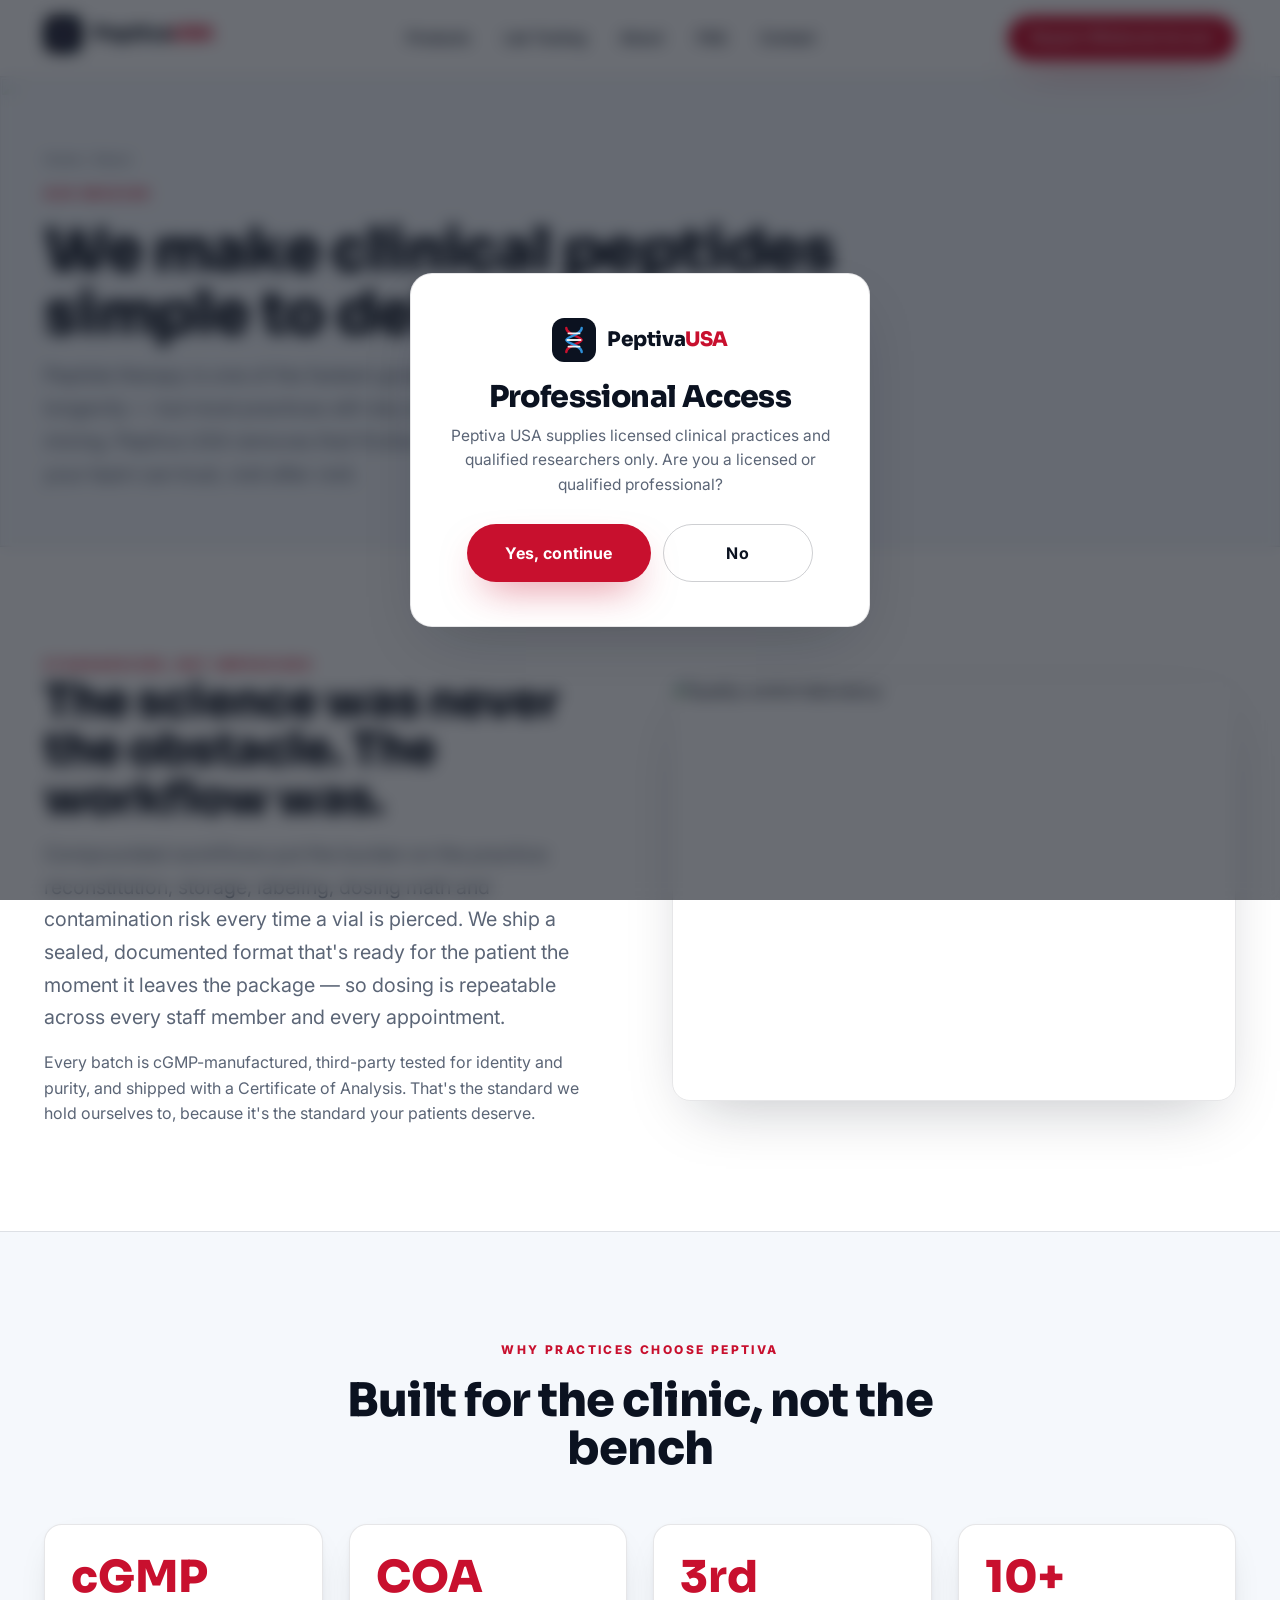
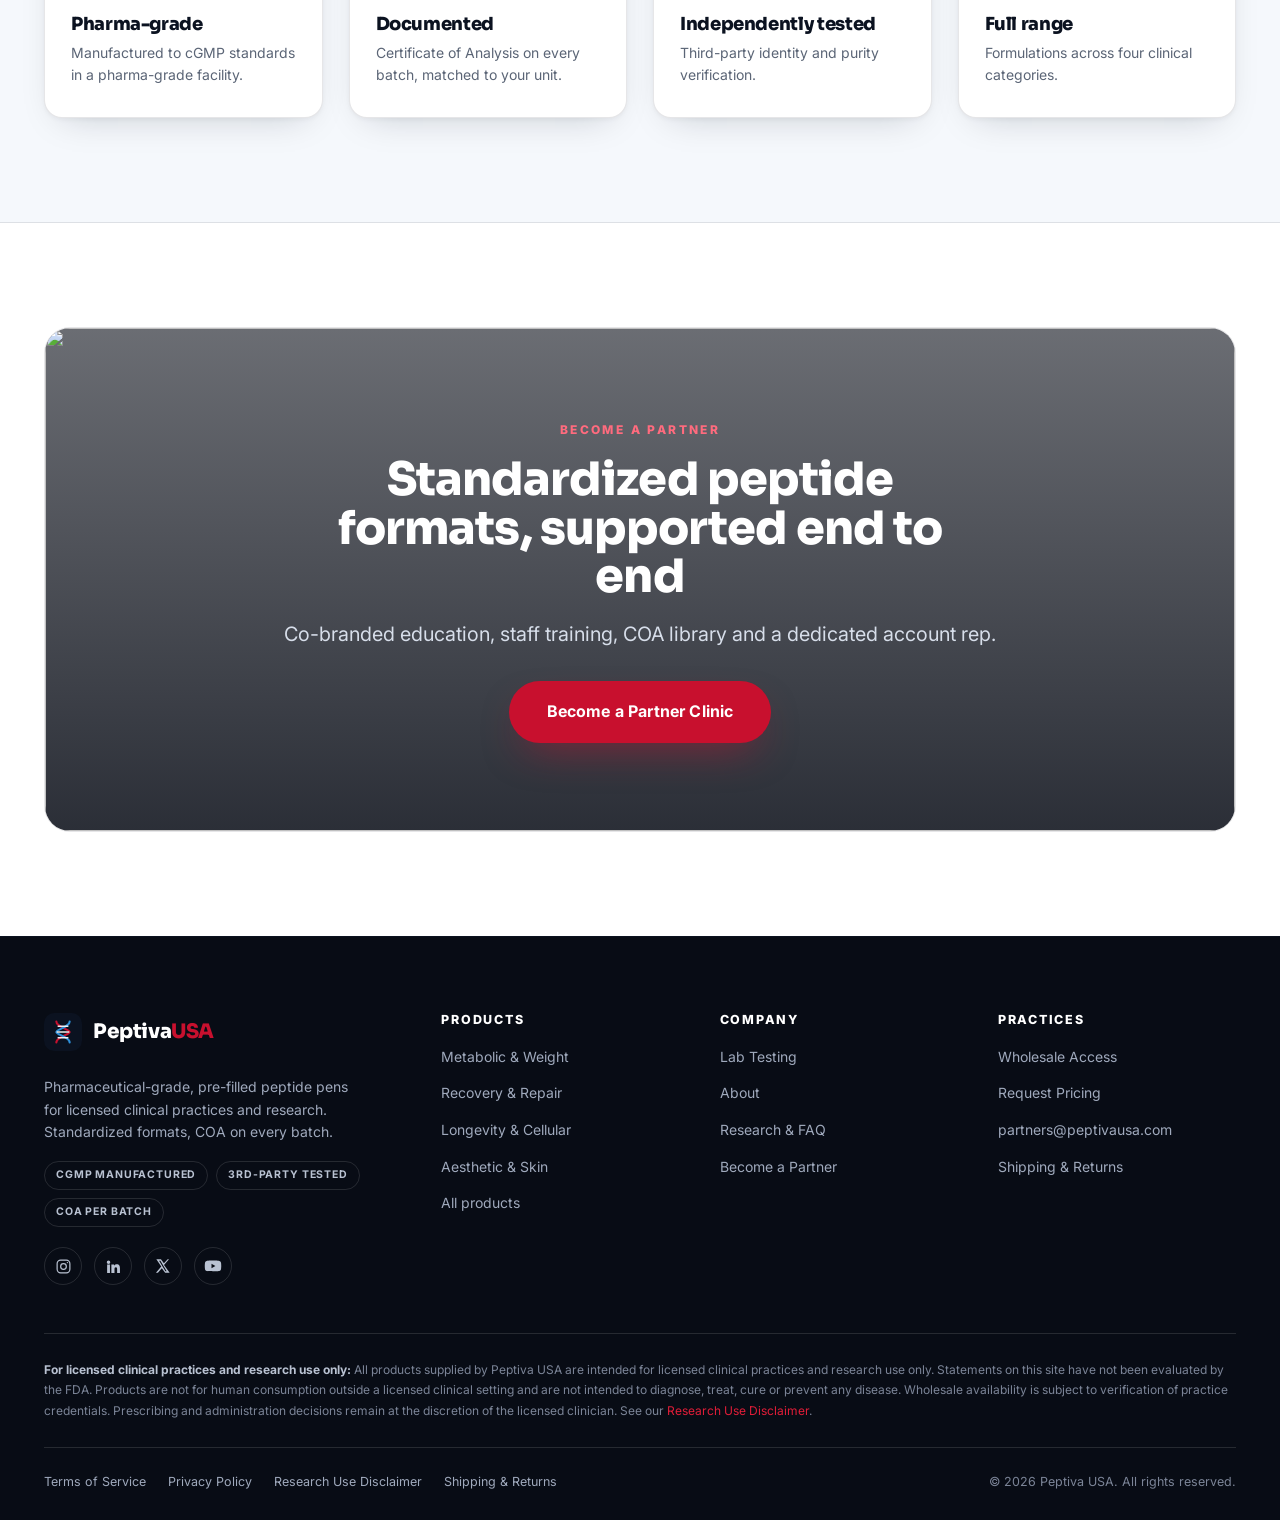
==== about.html @ b5847847 "Peptiva USA — clinical peptide-pen storefront (static site)" ====
<!DOCTYPE html>
<html lang="en">
<head>
<meta charset="UTF-8">
<meta name="viewport" content="width=device-width, initial-scale=1.0">
<link rel="icon" type="image/svg+xml" href="assets/logo/favicon.svg">
<link rel="preconnect" href="https://fonts.googleapis.com">
<link rel="preconnect" href="https://fonts.gstatic.com" crossorigin>
<link href="https://fonts.googleapis.com/css2?family=Inter:wght@400;500;600;700;800&family=Sora:wght@600;700;800&display=swap" rel="stylesheet">
<link rel="stylesheet" href="assets/css/styles.css">
<title>About — Peptiva USA</title>
<meta name="description" content="Peptiva USA builds standardized, documented peptide formats for licensed clinical practices — removing the friction of compounded vials.">
</head>
<body>
<div id="site-header"></div>
<section class="phero"><div class="phero__bg"><img src="assets/img/consultation.jpg" alt=""></div>
  <div class="container"><p class="breadcrumb"><a href="index.html">Home</a> / <span>About</span></p>
  <span class="eyebrow" style="margin-top:14px;display:inline-block">Our mission</span>
  <h1>We make clinical peptides simple to deliver</h1>
  <p class="lead">Peptide therapy is one of the fastest-growing categories in aesthetics and longevity — but most practices still rely on compounded vials and home-mixing. Peptiva USA removes that friction with a pre-filled, standardized pen your team can trust, visit after visit.</p></div>
</section>

<section class="section"><div class="container split">
  <div class="reveal"><span class="eyebrow">Standardized, not improvised</span>
  <h2>The science was never the obstacle. The workflow was.</h2>
  <p class="lead" style="margin-top:16px">Compounded workflows put the burden on the practice: reconstitution, storage, labeling, dosing math and contamination risk every time a vial is pierced. We ship a sealed, documented format that's ready for the patient the moment it leaves the package — so dosing is repeatable across every staff member and every appointment.</p>
  <p style="margin-top:16px">Every batch is cGMP-manufactured, third-party tested for identity and purity, and shipped with a Certificate of Analysis. That's the standard we hold ourselves to, because it's the standard your patients deserve.</p></div>
  <div class="split__media reveal"><img src="assets/img/lab.jpg" alt="Quality-control laboratory"></div>
</div></section>

<section class="section section--alt"><div class="container">
  <div class="sec-head center reveal"><span class="eyebrow">Why practices choose Peptiva</span><h2>Built for the clinic, not the bench</h2></div>
  <div class="grid grid-4">
    <div class="step reveal"><div class="step__n">cGMP</div><h3>Pharma-grade</h3><p>Manufactured to cGMP standards in a pharma-grade facility.</p></div>
    <div class="step reveal"><div class="step__n">COA</div><h3>Documented</h3><p>Certificate of Analysis on every batch, matched to your unit.</p></div>
    <div class="step reveal"><div class="step__n">3rd</div><h3>Independently tested</h3><p>Third-party identity and purity verification.</p></div>
    <div class="step reveal"><div class="step__n">10+</div><h3>Full range</h3><p>Formulations across four clinical categories.</p></div>
  </div>
</div></section>

<section class="section"><div class="container"><div class="cta-block reveal"><img src="assets/img/cta-bg.jpg" alt="">
  <span class="eyebrow" style="color:#FF6B7E">Become a partner</span>
  <h2>Standardized peptide formats, supported end to end</h2>
  <p class="lead mx-auto center" style="margin-bottom:30px">Co-branded education, staff training, COA library and a dedicated account rep.</p>
  <a class="btn btn--primary btn--lg" href="contact.html">Become a Partner Clinic</a></div></div></section>

<div id="site-footer"></div>
<script src="assets/js/logo.js"></script><script src="assets/js/main.js"></script>
</body></html>
---- assets/css/styles.css ----
/* ===========================================================
   Peptiva USA — Design System
   Clinical · crimson + blue on light, dramatic dark sections
   =========================================================== */
:root{
  --bg:#FFFFFF;
  --bg-2:#F5F8FC;
  --bg-3:#EBF1F8;
  --card:#FFFFFF;
  --ink:#0B1220;
  --ink-2:#111A2B;
  --muted:#5B6576;
  --muted-2:#8A93A6;
  --crimson:#C8102E;
  --crimson-2:#E11D38;
  --blue:#0067B1;
  --blue-2:#2E90D9;
  --line:rgba(11,18,32,.10);
  --line-2:rgba(11,18,32,.20);
  --line-d:rgba(255,255,255,.12);
  --radius:18px;
  --radius-sm:12px;
  --maxw:1240px;
  --shadow:0 24px 60px -24px rgba(11,18,32,.28);
  --shadow-sm:0 2px 4px rgba(11,18,32,.04),0 14px 36px -18px rgba(11,18,32,.22);
  --font:"Inter",-apple-system,BlinkMacSystemFont,"Segoe UI",Roboto,Helvetica,Arial,sans-serif;
  --display:"Sora","Inter",var(--font);
}
*{box-sizing:border-box;margin:0;padding:0}
html{scroll-behavior:smooth}
body{font-family:var(--font);background:var(--bg);color:var(--ink);line-height:1.6;-webkit-font-smoothing:antialiased;overflow-x:hidden}
img{max-width:100%;display:block}
a{color:inherit;text-decoration:none}
::selection{background:var(--crimson);color:#fff}
.container{max-width:var(--maxw);margin:0 auto;padding:0 24px}
.section{padding:104px 0}
.section--tight{padding:68px 0}
section{position:relative}
.center{text-align:center}.mx-auto{margin-left:auto;margin-right:auto}
.hl{color:var(--crimson)}
.muted{color:var(--muted)}

/* Typography */
h1,h2,h3,h4{font-family:var(--display);font-weight:800;line-height:1.05;letter-spacing:-.02em;color:var(--ink)}
.display{font-size:clamp(42px,7vw,84px);letter-spacing:-.03em}
h1{font-size:clamp(34px,5.4vw,60px)}
h2{font-size:clamp(28px,4vw,46px)}
h3{font-size:clamp(19px,2.2vw,26px)}
p{color:var(--muted)}
.lead{font-size:clamp(17px,1.55vw,20px);color:var(--muted);max-width:60ch;line-height:1.65}
.eyebrow{font-family:var(--font);font-weight:800;text-transform:uppercase;letter-spacing:.2em;font-size:12px;color:var(--crimson)}

/* Buttons */
.btn{display:inline-flex;align-items:center;gap:10px;font-family:var(--font);font-weight:700;font-size:15px;
  letter-spacing:.01em;padding:15px 30px;border-radius:999px;cursor:pointer;border:0;transition:transform .16s ease,background .2s,color .2s,border-color .2s,box-shadow .2s}
.btn:hover{transform:translateY(-2px)}
.btn--primary{background:var(--crimson);color:#fff;box-shadow:0 18px 40px -16px rgba(200,16,46,.6)}
.btn--primary:hover{background:var(--crimson-2)}
.btn--ghost{background:transparent;color:var(--ink);border:1.5px solid var(--line-2)}
.btn--ghost:hover{border-color:var(--crimson);color:var(--crimson)}
.btn--light{background:#fff;color:var(--ink)}
.btn--dark{background:var(--ink);color:#fff}
.btn--block{width:100%;justify-content:center}
.btn--lg{padding:18px 38px;font-size:16px}
.btn--sm{padding:11px 22px;font-size:13.5px}
.on-dark .btn--ghost{color:#fff;border-color:var(--line-d)}
.on-dark .btn--ghost:hover{border-color:#fff;color:#fff}

/* Header */
.site-header{position:sticky;top:0;z-index:60;background:rgba(255,255,255,.8);backdrop-filter:blur(16px);border-bottom:1px solid var(--line)}
.nav{display:flex;align-items:center;justify-content:space-between;height:76px;gap:24px}
.brand{display:inline-flex;align-items:center;gap:11px}
.brand__mark{height:38px;width:38px}
.brand__word{font-family:var(--display);font-weight:800;font-size:20px;letter-spacing:-.02em;color:var(--ink)}
.brand__word b{color:var(--crimson);font-weight:800}
.nav__links{display:flex;align-items:center;gap:4px;list-style:none}
.nav__links a{font-weight:600;font-size:14.5px;padding:10px 15px;border-radius:999px;color:var(--ink-2);transition:.15s}
.nav__links a:hover{color:var(--crimson);background:var(--bg-2)}
.nav__actions{display:flex;align-items:center;gap:12px}
.has-drop{position:relative}
.drop{position:absolute;top:calc(100% + 10px);left:50%;transform:translateX(-50%) translateY(8px);background:#fff;border:1px solid var(--line);
  border-radius:16px;padding:12px;min-width:330px;opacity:0;visibility:hidden;transition:.18s;box-shadow:var(--shadow)}
.has-drop:hover .drop{opacity:1;visibility:visible;transform:translateX(-50%) translateY(0)}
.drop a{display:flex;flex-direction:column;gap:2px;padding:11px 14px;border-radius:11px}
.drop a:hover{background:var(--bg-2)}
.drop a strong{font-size:14.5px;color:var(--ink)}
.drop a span{font-size:12.5px;color:var(--muted);font-weight:500}
.drop__all{margin-top:4px;border-top:1px solid var(--line);padding-top:8px}
.drop__all a{color:var(--crimson);font-weight:800}
.menu-toggle{display:none;background:none;border:0;color:var(--ink);cursor:pointer}

/* Hero */
.hero{position:relative;min-height:90vh;display:flex;align-items:center;overflow:hidden;background:var(--ink)}
.hero__bg{position:absolute;inset:0;z-index:0}
.hero__bg img{width:100%;height:100%;object-fit:cover;opacity:.85}
.hero__bg::after{content:"";position:absolute;inset:0;background:linear-gradient(90deg,rgba(8,12,22,.94) 0%,rgba(8,12,22,.72) 42%,rgba(8,12,22,.25) 100%)}
.hero__inner{position:relative;z-index:2;max-width:700px;padding:96px 0;color:#fff}
.hero h1{margin:20px 0 22px;color:#fff}
.hero h1 .hl{background:linear-gradient(92deg,#FF3355,#FF6B7E 50%,#4FA8E6);-webkit-background-clip:text;background-clip:text;color:transparent}
.hero .lead{margin-bottom:36px;color:#D7DEEA}
.hero__cta{display:flex;gap:14px;flex-wrap:wrap}
.hero__stats{display:flex;gap:44px;margin-top:56px;flex-wrap:wrap}
.hero__stats div span{font-family:var(--display);font-weight:800;font-size:34px;color:#fff;display:block;line-height:1}
.hero__stats div small{color:#9FA9BC;font-size:12.5px;text-transform:uppercase;letter-spacing:.12em}

/* Marquee strip */
.strip{background:var(--crimson);color:#fff;padding:14px 0;overflow:hidden;white-space:nowrap}
.strip__track{display:inline-flex;gap:0;font-family:var(--display);font-weight:700;font-size:14px;letter-spacing:.04em;white-space:nowrap;will-change:transform;animation:scroll 60s linear infinite}
.strip__track span{display:inline-flex;align-items:center;gap:34px;padding-right:34px}
@keyframes scroll{from{transform:translateX(0)}to{transform:translateX(-50%)}}

/* Section heading */
.sec-head{max-width:720px;margin-bottom:52px}
.sec-head.center{margin-left:auto;margin-right:auto}
.sec-head h2{margin:14px 0 16px}

/* Grid + cards */
.grid{display:grid;gap:26px}
.grid-3{grid-template-columns:repeat(3,1fr)}
.grid-4{grid-template-columns:repeat(4,1fr)}
.grid-2{grid-template-columns:repeat(2,1fr)}
.card{background:var(--card);border:1px solid var(--line);border-radius:var(--radius);overflow:hidden;transition:.22s;display:flex;flex-direction:column;box-shadow:var(--shadow-sm)}
.card:hover{transform:translateY(-5px);box-shadow:var(--shadow);border-color:var(--line-2)}
.pcard__media{position:relative;aspect-ratio:1/1;background:radial-gradient(circle at 50% 34%,#FFFFFF,#EEF3F9);display:flex;align-items:center;justify-content:center;overflow:hidden;padding:26px}
.pcard__media img{height:100%;width:auto;object-fit:contain;filter:drop-shadow(0 18px 26px rgba(11,18,32,.16));transition:.4s}
.card:hover .pcard__media img{transform:translateY(-6px) scale(1.03)}
.pcard__tag{position:absolute;top:14px;left:14px;background:rgba(255,255,255,.9);border:1px solid var(--line);color:var(--blue);font-size:11px;font-weight:800;text-transform:uppercase;letter-spacing:.1em;padding:6px 12px;border-radius:999px}
.pcard__best{position:absolute;top:14px;right:14px;background:var(--crimson);color:#fff;font-size:11px;font-weight:800;text-transform:uppercase;letter-spacing:.06em;padding:6px 12px;border-radius:999px}
.pcard__body{padding:22px;display:flex;flex-direction:column;gap:8px;flex:1}
.pcard__body h3{font-size:19px}
.pcard__desc{font-size:13.5px;color:var(--muted);flex:1;line-height:1.6}
.pcard__foot{display:flex;align-items:center;justify-content:space-between;margin-top:16px;padding-top:16px;border-top:1px solid var(--line)}
.pcard__price{font-family:var(--display);font-weight:800;font-size:21px;color:var(--ink)}
.rx{display:inline-flex;align-items:center;gap:6px;font-size:11px;color:var(--muted);font-weight:700;text-transform:uppercase;letter-spacing:.07em}
.rx::before{content:"";width:7px;height:7px;border-radius:50%;background:var(--blue)}

/* Category tiles */
.cat-tile{position:relative;border-radius:var(--radius);overflow:hidden;min-height:300px;display:flex;align-items:flex-end;padding:28px;border:1px solid var(--line);background:var(--ink)}
.cat-tile::before{content:"";position:absolute;inset:0;background:linear-gradient(180deg,rgba(8,12,22,.15) 20%,rgba(8,12,22,.9))}
.cat-tile img{position:absolute;inset:0;width:100%;height:100%;object-fit:cover;transition:.4s}
.cat-tile:hover img{transform:scale(1.05)}
.cat-tile__c{position:relative;z-index:2;color:#fff}
.cat-tile__c h3{font-size:24px;margin-bottom:6px;color:#fff}
.cat-tile__c span{color:#CBD3E0;font-size:13.5px}
.cat-tile__c .tile-cta{color:#fff;font-weight:800;font-size:12.5px;text-transform:uppercase;letter-spacing:.1em;margin-top:16px;display:inline-flex;gap:8px;transition:.2s}
.cat-tile__c .tile-cta b{color:var(--crimson-2)}
.cat-tile:hover .tile-cta{gap:13px}

/* Steps */
.steps{display:grid;grid-template-columns:repeat(4,1fr);gap:22px;counter-reset:s}
.step{background:var(--bg);border:1px solid var(--line);border-radius:var(--radius);padding:30px 26px;box-shadow:var(--shadow-sm)}
.step__n{font-family:var(--display);font-weight:800;font-size:44px;color:var(--crimson);line-height:1}
.step h3{font-size:18px;margin:16px 0 8px}
.step p{font-size:14px;color:var(--muted)}

/* Split */
.split{display:grid;grid-template-columns:1fr 1fr;gap:64px;align-items:center}
.split__media{border-radius:var(--radius);overflow:hidden;border:1px solid var(--line);aspect-ratio:4/3;box-shadow:var(--shadow)}
.split__media img{width:100%;height:100%;object-fit:cover}
.feature-list{list-style:none;margin-top:26px;display:flex;flex-direction:column;gap:15px}
.feature-list li{display:flex;gap:14px;align-items:flex-start;font-size:15.5px;color:var(--ink-2)}
.feature-list li::before{content:"";flex:none;width:24px;height:24px;border-radius:999px;margin-top:1px;background:var(--crimson);
  -webkit-mask:url("data:image/svg+xml;utf8,<svg xmlns='http://www.w3.org/2000/svg' viewBox='0 0 24 24'><path fill='black' d='M9 16.2 4.8 12l-1.4 1.4L9 19 21 7l-1.4-1.4z'/></svg>") center/15px no-repeat;
  mask:url("data:image/svg+xml;utf8,<svg xmlns='http://www.w3.org/2000/svg' viewBox='0 0 24 24'><path fill='black' d='M9 16.2 4.8 12l-1.4 1.4L9 19 21 7l-1.4-1.4z'/></svg>") center/15px no-repeat}

/* Stats band (dark) */
.band{background:var(--ink);border-top:1px solid var(--ink);color:#fff}
.band .grid-4{gap:0}
.band .stat{padding:52px 24px;text-align:center;border-right:1px solid var(--line-d)}
.band .stat:last-child{border-right:0}
.band .stat span{font-family:var(--display);font-weight:800;font-size:46px;color:#fff;display:block}
.band .stat span em{color:var(--crimson-2);font-style:normal}
.band .stat small{color:#9FA9BC;text-transform:uppercase;letter-spacing:.1em;font-size:12px}

/* CTA block (dark image) */
.cta-block{position:relative;border-radius:26px;overflow:hidden;padding:88px 40px;text-align:center;border:1px solid var(--line);color:#fff}
.cta-block img{position:absolute;inset:0;width:100%;height:100%;object-fit:cover}
.cta-block::after{content:"";position:absolute;inset:0;background:linear-gradient(180deg,rgba(8,12,22,.6),rgba(8,12,22,.86))}
.cta-block>*{position:relative;z-index:2}
.cta-block h2{margin:14px auto 18px;max-width:20ch;color:#fff}
.cta-block .lead{color:#D7DEEA}

/* Footer (dark) */
.footer{background:#080C15;border-top:1px solid var(--ink);padding:76px 0 28px;color:#fff}
.footer .brand__word{color:#fff}
.footer__top{display:grid;grid-template-columns:1.5fr 1fr 1fr 1fr;gap:40px;padding-bottom:48px;border-bottom:1px solid var(--line-d)}
.footer__brand p{color:#9FA9BC;font-size:14px;max-width:36ch;margin-top:18px}
.footer h4{font-family:var(--font);font-size:12.5px;text-transform:uppercase;letter-spacing:.14em;color:#fff;margin-bottom:18px;font-weight:800}
.footer ul{list-style:none;display:flex;flex-direction:column;gap:11px}
.footer ul a{color:#9FA9BC;font-size:14px}
.footer ul a:hover{color:#fff}
.footer__badges{display:flex;flex-wrap:wrap;gap:8px;margin-top:18px}
.footer__badges span{font-size:10.5px;font-weight:700;text-transform:uppercase;letter-spacing:.08em;color:#B9C2D2;border:1px solid var(--line-d);border-radius:999px;padding:5px 11px}
.footer__socials{display:flex;gap:12px;margin-top:20px}
.footer__socials a{width:38px;height:38px;border:1px solid var(--line-d);border-radius:999px;display:flex;align-items:center;justify-content:center;color:#B9C2D2;transition:.15s}
.footer__socials a:hover{border-color:var(--crimson);color:#fff;background:var(--crimson)}
.footer__disc{padding:26px 0;border-bottom:1px solid var(--line-d);color:#7B8497;font-size:12px;line-height:1.7}
.footer__bottom{display:flex;justify-content:space-between;align-items:center;gap:20px;padding-top:24px;flex-wrap:wrap}
.footer__legal{display:flex;gap:22px;flex-wrap:wrap}
.footer__legal a{color:#9FA9BC;font-size:12.5px}
.footer__legal a:hover{color:#fff}
.footer__copy{color:#7B8497;font-size:12.5px}

/* Interior page hero */
.phero{padding:72px 0 56px;border-bottom:1px solid var(--line);position:relative;overflow:hidden;background:var(--bg-2)}
.phero__bg{position:absolute;inset:0;opacity:.14}
.phero__bg img{width:100%;height:100%;object-fit:cover}
.phero .container{position:relative;z-index:2}
.phero h1{margin:14px 0 14px;max-width:20ch}
.breadcrumb{font-size:13px;color:var(--muted)}
.breadcrumb a:hover{color:var(--crimson)}

/* Shop */
.shop-layout{display:grid;grid-template-columns:240px 1fr;gap:44px;align-items:start}
.filters{position:sticky;top:100px;background:var(--bg);border:1px solid var(--line);border-radius:var(--radius);padding:24px;box-shadow:var(--shadow-sm)}
.filters h4{font-size:12px;text-transform:uppercase;letter-spacing:.14em;color:var(--muted);margin:0 0 14px;font-weight:800}
.filter-btn{display:block;width:100%;text-align:left;background:none;border:0;color:var(--ink-2);padding:10px 13px;border-radius:10px;cursor:pointer;font-size:14px;font-weight:600}
.filter-btn:hover{background:var(--bg-2)}
.filter-btn.active{background:var(--crimson);color:#fff;font-weight:800}
.shop-bar{display:flex;justify-content:space-between;align-items:center;margin-bottom:26px}
.shop-bar .count{color:var(--muted);font-size:14px}

/* PDP */
.pdp{display:grid;grid-template-columns:1fr 1fr;gap:56px;align-items:start}
.pdp__media{border-radius:var(--radius);overflow:hidden;border:1px solid var(--line);background:radial-gradient(circle at 50% 30%,#FFFFFF,#EAF0F7);aspect-ratio:1/1;display:flex;align-items:center;justify-content:center;padding:40px}
.pdp__media img{max-height:100%;width:auto;object-fit:contain;filter:drop-shadow(0 20px 30px rgba(11,18,32,.18))}
.pdp__thumbs{display:flex;gap:12px;margin-top:14px}
.pdp__thumbs div{width:78px;height:78px;border-radius:12px;border:1px solid var(--line);overflow:hidden;cursor:pointer;background:var(--bg-2);display:flex;align-items:center;justify-content:center;padding:8px}
.pdp__thumbs img{max-height:100%;width:auto;object-fit:contain}
.pdp h1{font-size:clamp(28px,3.4vw,44px);margin:10px 0 14px}
.pdp__price{font-family:var(--display);font-weight:800;font-size:34px;margin:18px 0;color:var(--ink)}
.pdp__buy{display:flex;gap:14px;margin:24px 0}
.pdp__meta{border-top:1px solid var(--line);margin-top:26px;padding-top:24px}
.pill-row{display:flex;gap:10px;flex-wrap:wrap;margin:10px 0 0}
.pill{border:1px solid var(--line-2);border-radius:999px;padding:8px 15px;font-size:12.5px;color:var(--ink-2);font-weight:600}
.notice{background:rgba(200,16,46,.06);border:1px solid rgba(200,16,46,.28);border-radius:14px;padding:16px 18px;font-size:13.5px;color:#8A1524;display:flex;gap:12px;line-height:1.55}
.notice::before{content:"";flex:none;width:20px;height:20px;margin-top:1px;background:var(--crimson);
  -webkit-mask:url("data:image/svg+xml;utf8,<svg xmlns='http://www.w3.org/2000/svg' viewBox='0 0 24 24'><path fill='black' d='M12 2 1 21h22L12 2zm0 6 6.5 11h-13L12 8zm-1 3v4h2v-4h-2zm0 5v2h2v-2h-2z'/></svg>") center/18px no-repeat;
  mask:url("data:image/svg+xml;utf8,<svg xmlns='http://www.w3.org/2000/svg' viewBox='0 0 24 24'><path fill='black' d='M12 2 1 21h22L12 2z'/></svg>") center/18px no-repeat}

/* Accordion */
.acc{border:1px solid var(--line);border-radius:var(--radius);overflow:hidden;background:var(--bg)}
.acc__item{border-bottom:1px solid var(--line)}
.acc__item:last-child{border-bottom:0}
.acc__q{width:100%;text-align:left;background:none;border:0;color:var(--ink);font-size:16.5px;font-weight:700;padding:22px 24px;cursor:pointer;display:flex;justify-content:space-between;gap:20px;align-items:center;font-family:var(--display)}
.acc__q span{flex:none;color:var(--crimson);font-size:26px;transition:.2s;line-height:1}
.acc__item.open .acc__q span{transform:rotate(45deg)}
.acc__a{max-height:0;overflow:hidden;transition:max-height .3s ease;color:var(--muted);font-size:14.5px}
.acc__a p{padding:0 24px 22px;color:var(--muted)}

/* Prose */
.prose{max-width:800px}
.prose h2{font-size:24px;margin:38px 0 14px}
.prose h3{font-size:18px;margin:26px 0 10px}
.prose p,.prose li{color:var(--ink-2);font-size:15px;margin-bottom:14px;line-height:1.8}
.prose ul{padding-left:22px;margin-bottom:14px}
.prose a{color:var(--crimson);text-decoration:underline}
.prose .updated{color:var(--muted-2);font-size:13px;margin-bottom:30px}

/* Newsletter + form */
.news{display:flex;gap:12px;max-width:460px;margin-top:22px}
.news input{flex:1;background:var(--bg);border:1px solid var(--line-2);border-radius:999px;padding:14px 20px;color:var(--ink);font-size:14px}
.field{display:flex;flex-direction:column;gap:6px;margin-bottom:16px}
.field label{font-size:13px;font-weight:700;color:var(--ink-2)}
.field input,.field select,.field textarea{border:1px solid var(--line-2);border-radius:12px;padding:12px 14px;font-size:14px;font-family:var(--font);color:var(--ink);background:#fff}
.field input:focus,.field select:focus,.field textarea:focus{outline:none;border-color:var(--crimson)}
.form-grid{display:grid;grid-template-columns:1fr 1fr;gap:16px}

/* Misc */
.divider{height:1px;background:var(--line)}
.section--alt{background:var(--bg-2);border-top:1px solid var(--line);border-bottom:1px solid var(--line)}

/* Reveal */
.reveal{opacity:0;transform:translateY(22px);transition:opacity .7s cubic-bezier(.2,.7,.2,1),transform .7s cubic-bezier(.2,.7,.2,1)}
.reveal.in{opacity:1;transform:none}

/* Responsive */
@media(max-width:1000px){
  .grid-4{grid-template-columns:repeat(2,1fr)}
  .steps{grid-template-columns:repeat(2,1fr)}
  .split{grid-template-columns:1fr;gap:34px}
  .pdp{grid-template-columns:1fr;gap:32px}
  .footer__top{grid-template-columns:1fr 1fr;gap:32px}
  .shop-layout{grid-template-columns:1fr}
  .filters{position:static}
  .filters .filter-group{display:flex;flex-wrap:wrap;gap:8px}
  .band .grid-4{grid-template-columns:repeat(2,1fr)}
  .band .stat:nth-child(2){border-right:0}
  .band .stat{border-bottom:1px solid var(--line-d)}
}
@media(max-width:680px){
  .section{padding:66px 0}
  .nav__links,.nav-extra{display:none}
  .menu-toggle{display:inline-flex}
  .grid-3,.grid-2,.form-grid{grid-template-columns:1fr}
  .hero{min-height:auto}.hero__inner{padding:64px 0}
  .hero__stats{gap:26px}
  .footer__top{grid-template-columns:1fr}
  .band .grid-4{grid-template-columns:1fr}
  .news{flex-direction:column}.news input,.news .btn{width:100%;justify-content:center}
  .mobile-open .nav__links{display:flex;position:absolute;top:76px;left:0;right:0;flex-direction:column;background:#fff;border-bottom:1px solid var(--line);padding:14px;gap:2px}
  .mobile-open .drop{position:static;opacity:1;visibility:visible;transform:none;box-shadow:none;border:0;padding:0 0 0 12px;min-width:0}
}
@media(max-width:480px){
  .section{padding:50px 0}.container{padding:0 18px}
  .grid-4,.steps{grid-template-columns:1fr}
  .cta-block{padding:48px 20px}
}

/* Professional access gate */
.agegate{position:fixed;inset:0;z-index:200;display:flex;align-items:center;justify-content:center;background:rgba(8,12,22,.6);backdrop-filter:blur(8px);padding:24px}
.agegate__card{background:#fff;border:1px solid var(--line);border-radius:22px;padding:44px 38px;max-width:460px;width:100%;text-align:center;box-shadow:var(--shadow)}
.agegate__logo{display:flex;justify-content:center;margin-bottom:20px}
.agegate__logo .brand__mark{height:44px;width:44px}
.agegate__card h2{font-size:clamp(24px,4vw,30px);margin-bottom:10px}
.agegate__card p{color:var(--muted);font-size:15.5px;margin-bottom:26px}
.agegate__btns{display:flex;gap:12px;justify-content:center;flex-wrap:wrap}
.agegate__btns .btn{min-width:150px;justify-content:center}
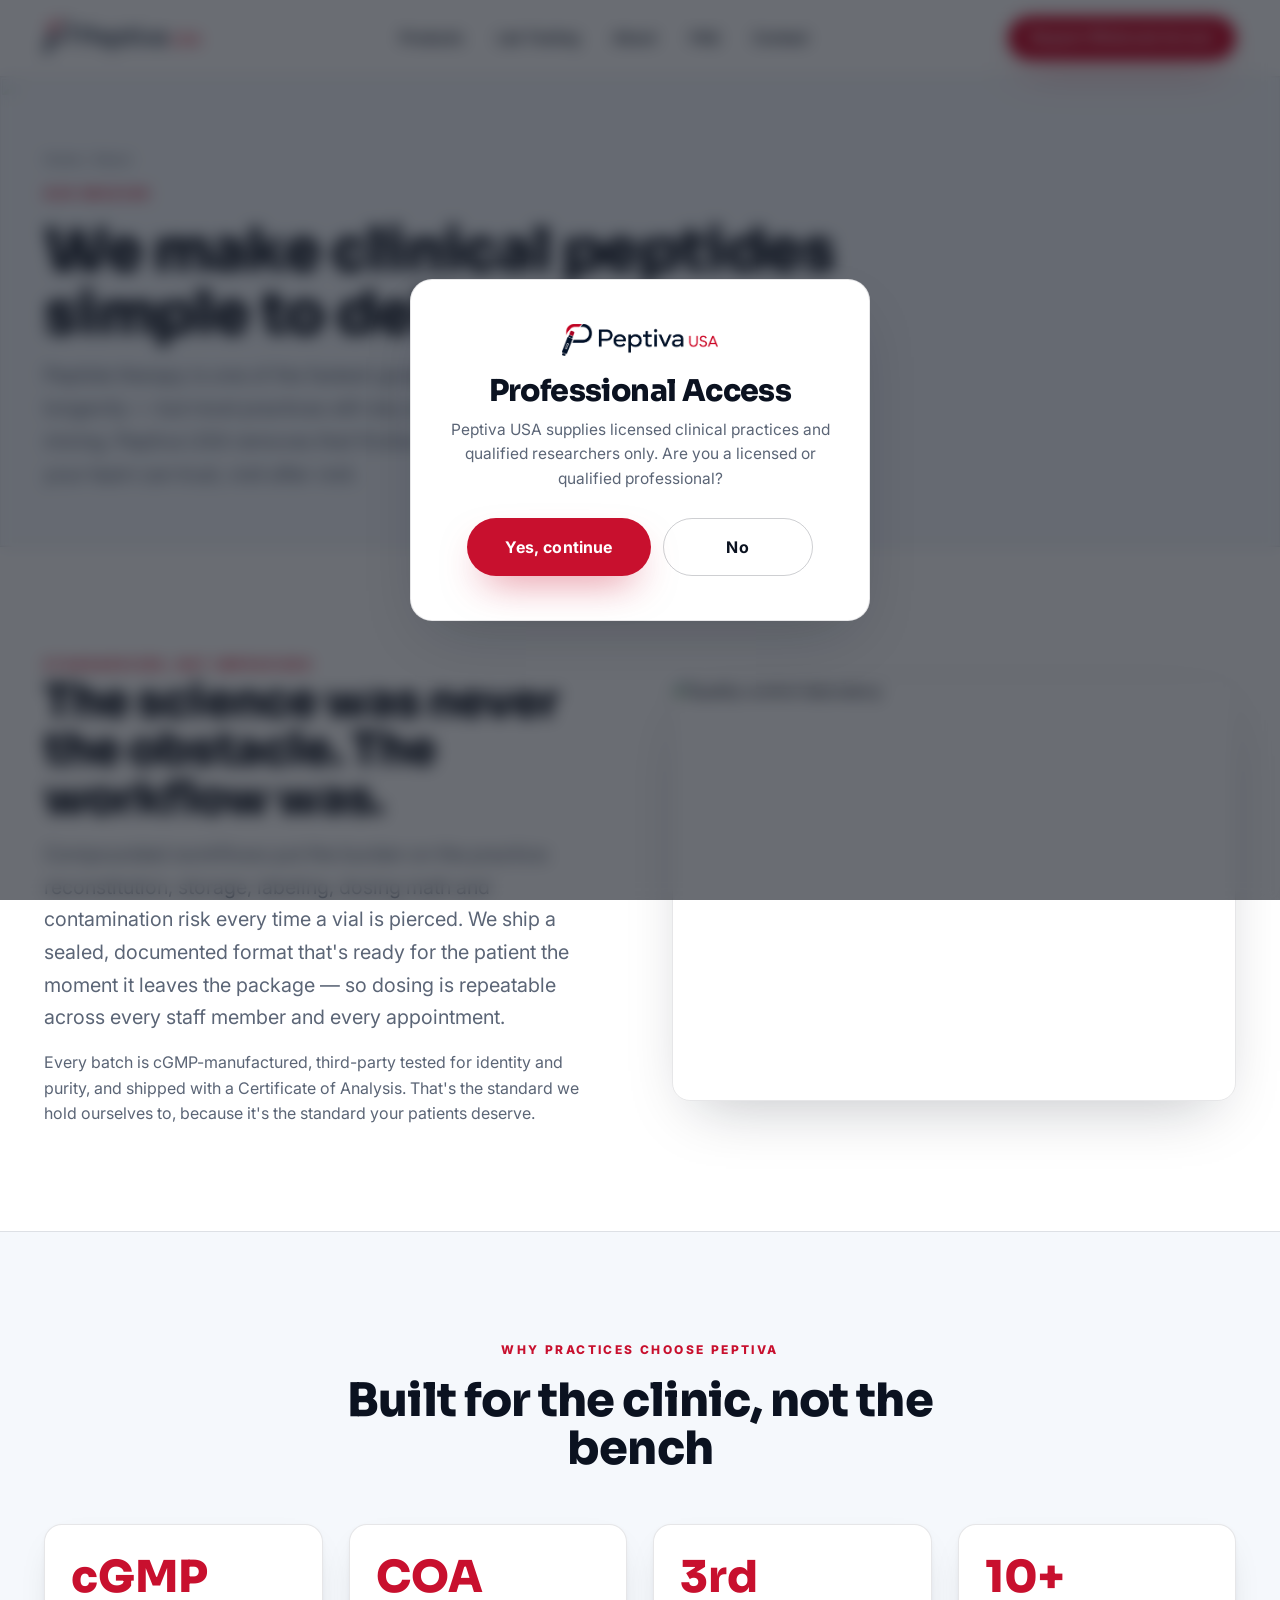
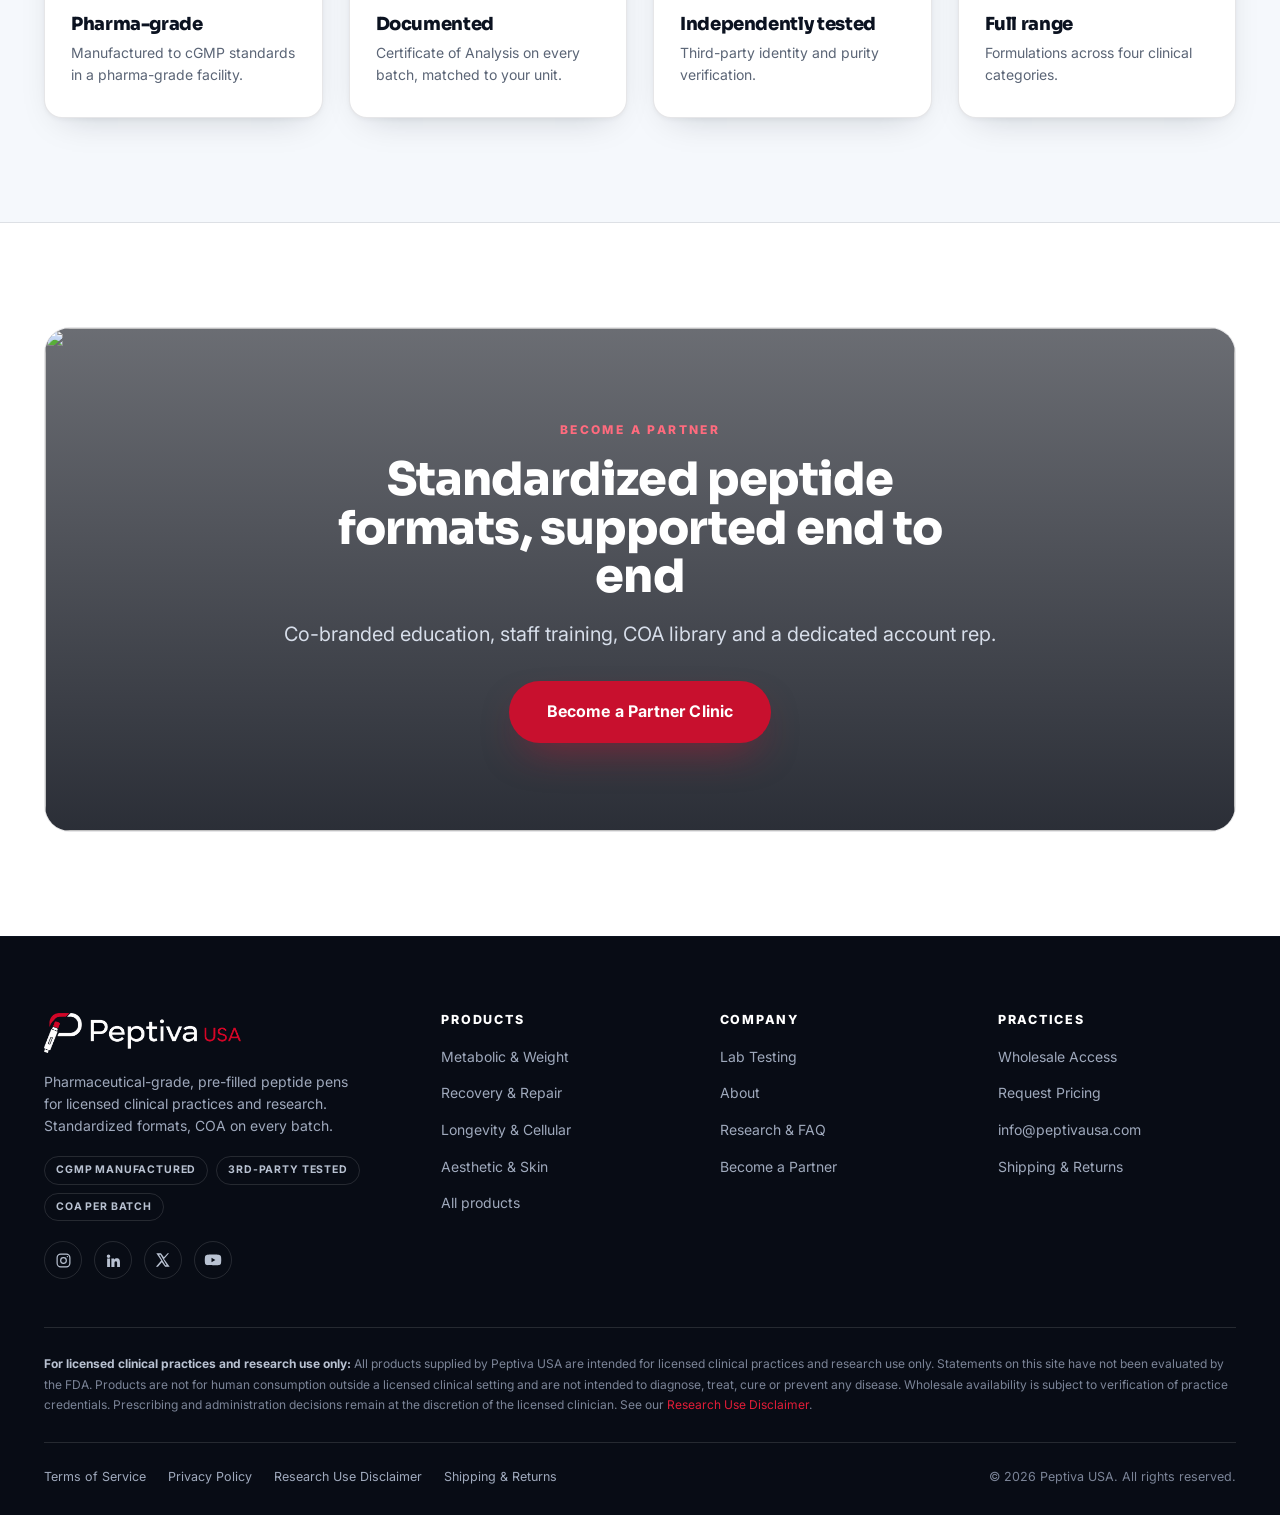
==== commit 1652b0d7: "Add pen-P logo (header + footer) and favicon" ====
--- a/about.html
+++ b/about.html
@@ -3,7 +3,7 @@
 <head>
 <meta charset="UTF-8">
 <meta name="viewport" content="width=device-width, initial-scale=1.0">
-<link rel="icon" type="image/svg+xml" href="assets/logo/favicon.svg">
+<link rel="icon" type="image/svg+xml" href="assets/logo/favicon.png">
 <link rel="preconnect" href="https://fonts.googleapis.com">
 <link rel="preconnect" href="https://fonts.gstatic.com" crossorigin>
 <link href="https://fonts.googleapis.com/css2?family=Inter:wght@400;500;600;700;800&family=Sora:wght@600;700;800&display=swap" rel="stylesheet">
--- a/assets/css/styles.css
+++ b/assets/css/styles.css
@@ -316,3 +316,7 @@
 .agegate__card p{color:var(--muted);font-size:15.5px;margin-bottom:26px}
 .agegate__btns{display:flex;gap:12px;justify-content:center;flex-wrap:wrap}
 .agegate__btns .btn{min-width:150px;justify-content:center}
+
+.brand-logo{height:32px;width:auto;display:block}
+.footer .brand-logo{height:40px}
+@media(max-width:680px){.brand-logo{height:28px}}
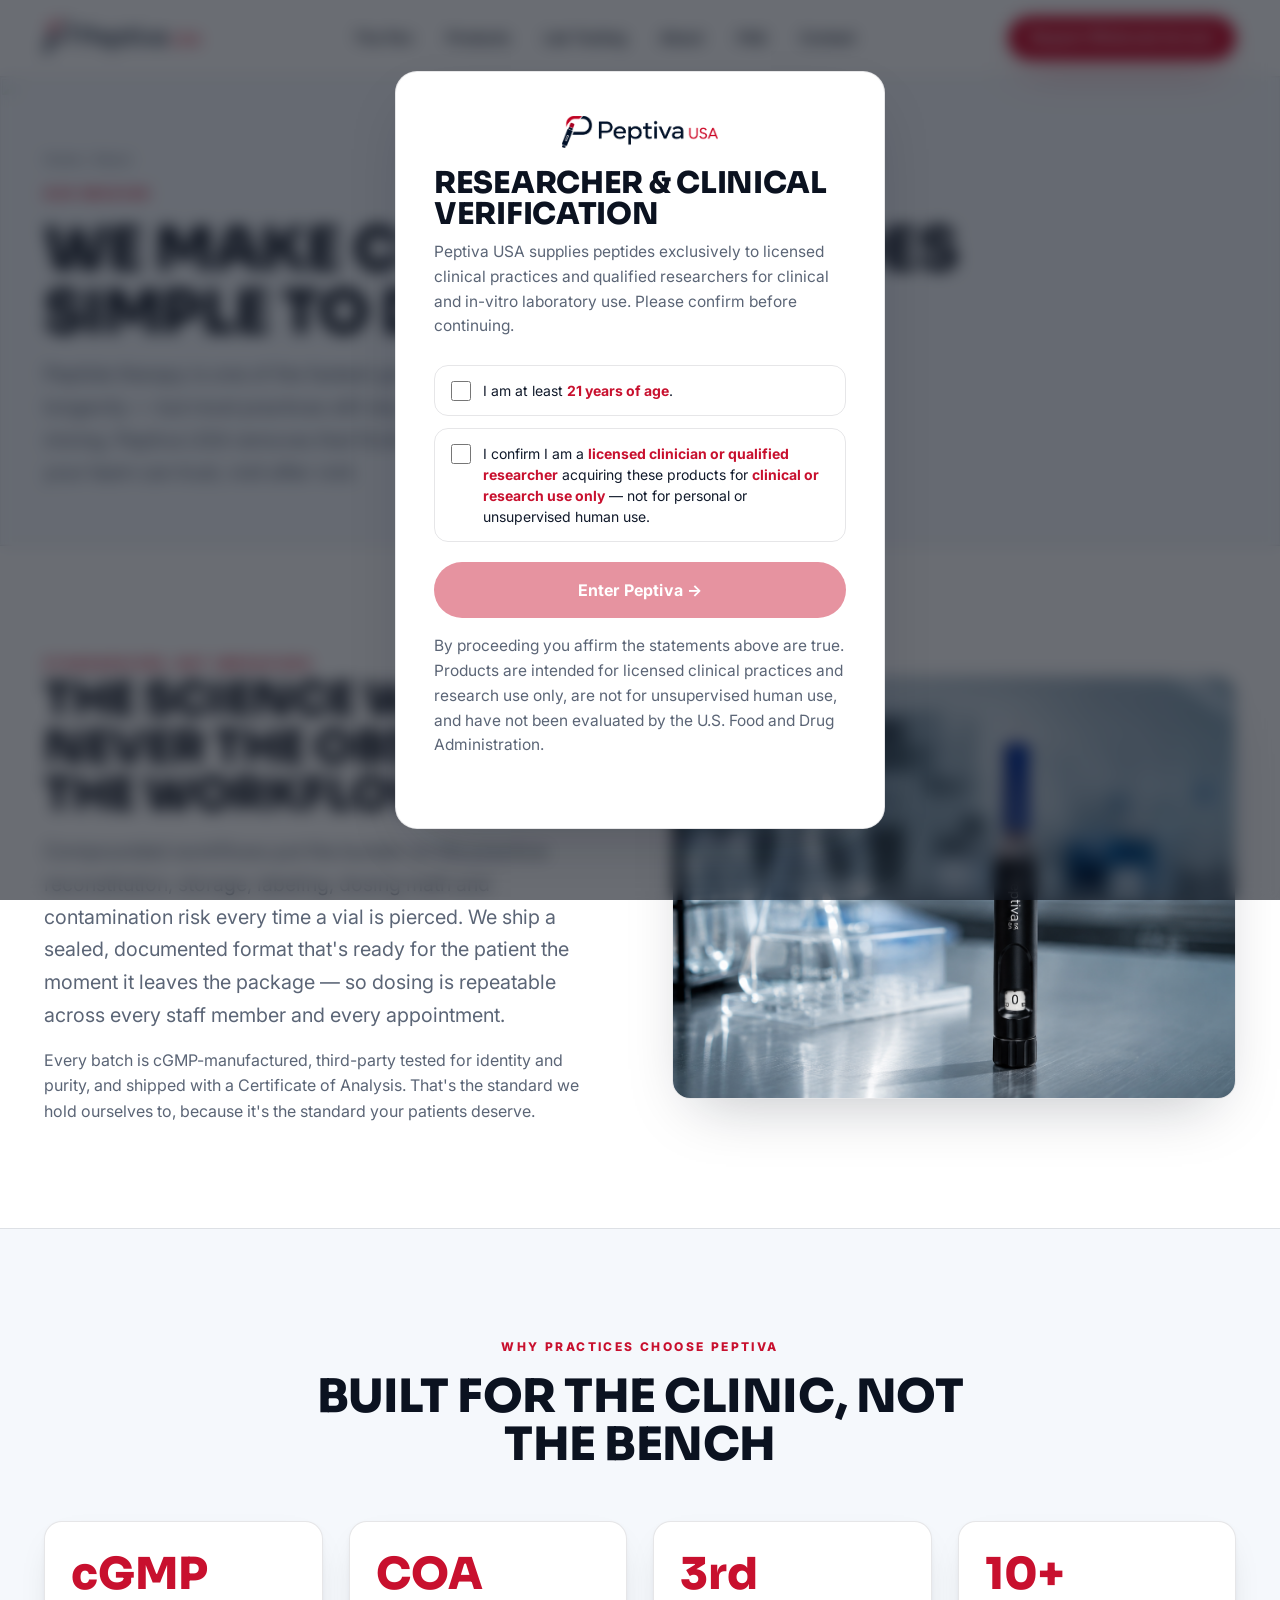
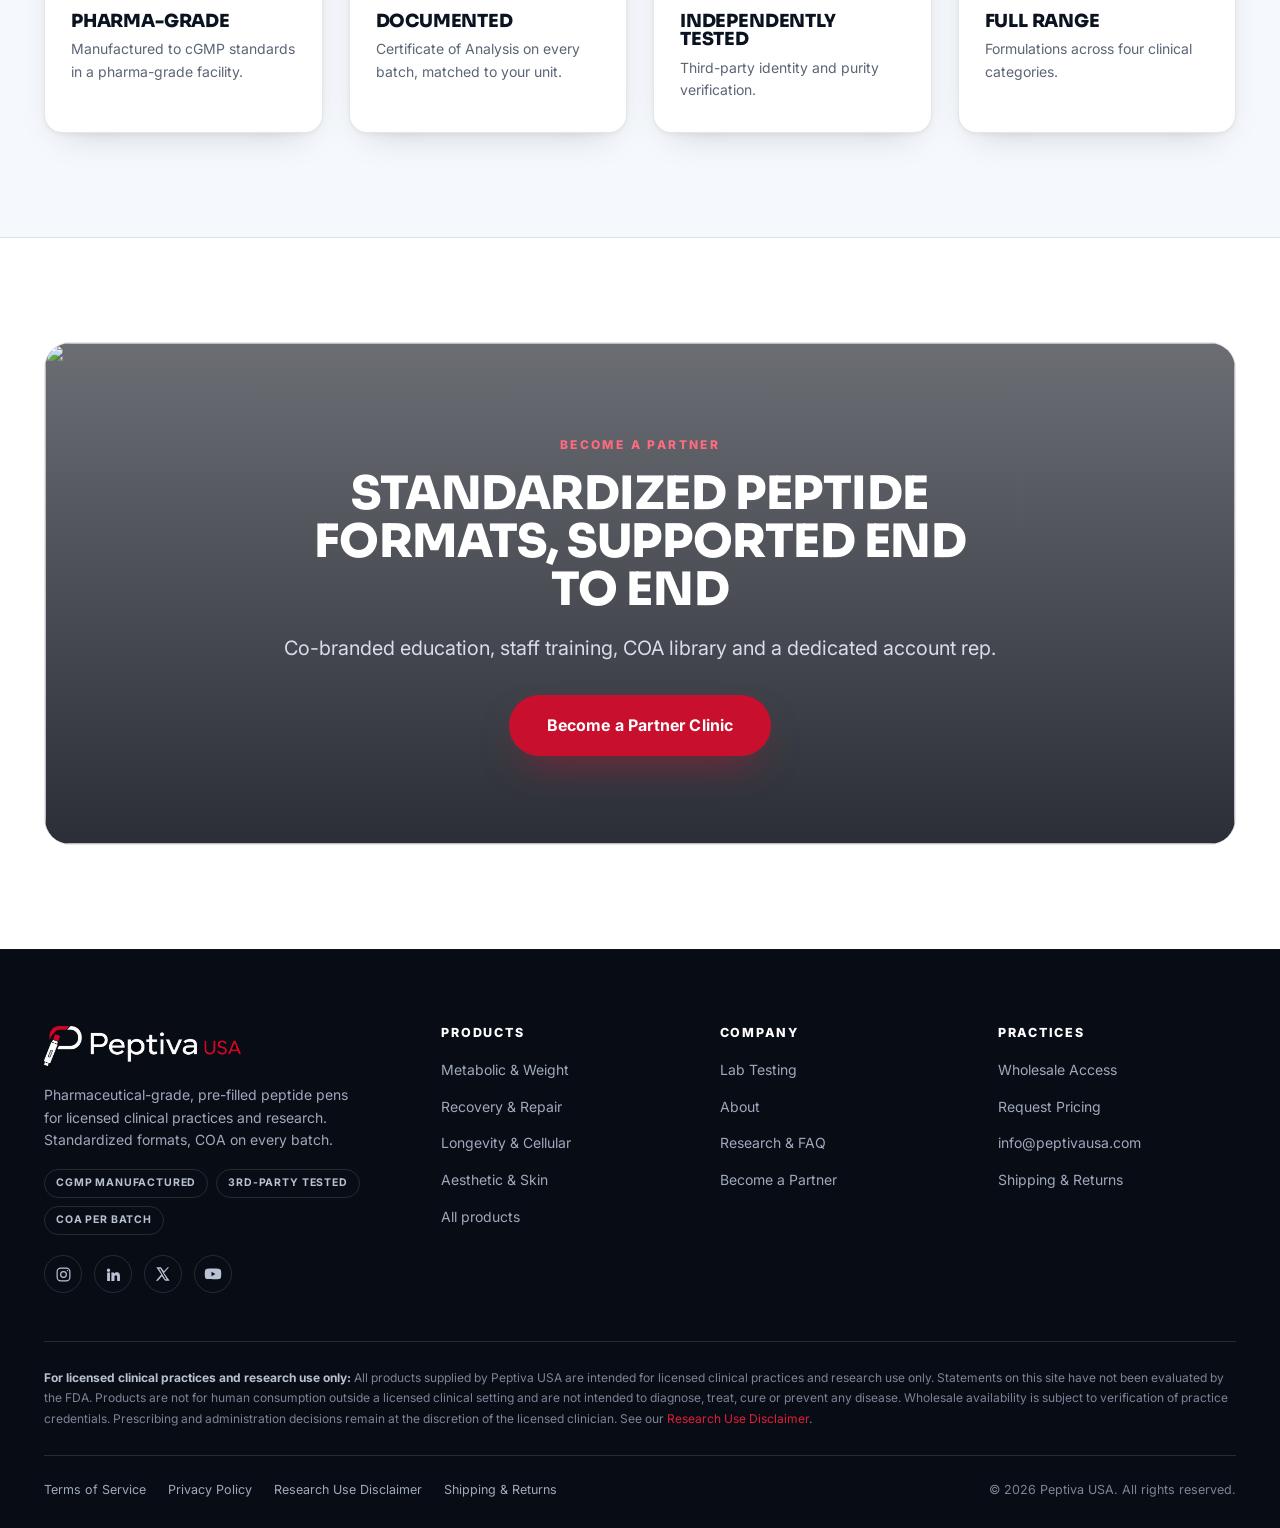
==== commit 4cf7a5c4: "About: use branded lab pen image in the workflow section" ====
--- a/about.html
+++ b/about.html
@@ -3,7 +3,7 @@
 <head>
 <meta charset="UTF-8">
 <meta name="viewport" content="width=device-width, initial-scale=1.0">
-<link rel="icon" type="image/svg+xml" href="assets/logo/favicon.png">
+<link rel="icon" type="image/svg+xml" href="assets/logo/favicon.svg">
 <link rel="preconnect" href="https://fonts.googleapis.com">
 <link rel="preconnect" href="https://fonts.gstatic.com" crossorigin>
 <link href="https://fonts.googleapis.com/css2?family=Inter:wght@400;500;600;700;800&family=Sora:wght@600;700;800&display=swap" rel="stylesheet">
@@ -25,7 +25,7 @@
   <h2>The science was never the obstacle. The workflow was.</h2>
   <p class="lead" style="margin-top:16px">Compounded workflows put the burden on the practice: reconstitution, storage, labeling, dosing math and contamination risk every time a vial is pierced. We ship a sealed, documented format that's ready for the patient the moment it leaves the package — so dosing is repeatable across every staff member and every appointment.</p>
   <p style="margin-top:16px">Every batch is cGMP-manufactured, third-party tested for identity and purity, and shipped with a Certificate of Analysis. That's the standard we hold ourselves to, because it's the standard your patients deserve.</p></div>
-  <div class="split__media reveal"><img src="assets/img/lab.jpg" alt="Quality-control laboratory"></div>
+  <div class="split__media reveal"><img src="assets/img/about-science.jpg" alt="Peptiva pen in a quality-control laboratory"></div>
 </div></section>
 
 <section class="section section--alt"><div class="container">
--- a/assets/css/styles.css
+++ b/assets/css/styles.css
@@ -41,7 +41,7 @@
 .muted{color:var(--muted)}
 
 /* Typography */
-h1,h2,h3,h4{font-family:var(--display);font-weight:800;line-height:1.05;letter-spacing:-.02em;color:var(--ink)}
+h1,h2,h3,h4{font-family:var(--display);font-weight:800;line-height:1.04;letter-spacing:-.01em;color:var(--ink);text-transform:uppercase}
 .display{font-size:clamp(42px,7vw,84px);letter-spacing:-.03em}
 h1{font-size:clamp(34px,5.4vw,60px)}
 h2{font-size:clamp(28px,4vw,46px)}
@@ -88,6 +88,14 @@
 .drop__all{margin-top:4px;border-top:1px solid var(--line);padding-top:8px}
 .drop__all a{color:var(--crimson);font-weight:800}
 .menu-toggle{display:none;background:none;border:0;color:var(--ink);cursor:pointer}
+.drop .has-sub{position:relative}
+.drop .has-sub>a{flex-direction:row;align-items:center;justify-content:space-between;gap:14px}
+.drop .has-sub .ds{display:flex;flex-direction:column;gap:2px}
+.drop .has-sub .caret{font-style:normal;font-size:20px;line-height:1;color:var(--muted)}
+.drop .has-sub:hover .caret{color:var(--crimson)}
+.drop .sub{position:absolute;top:-13px;left:calc(100% + 10px);min-width:270px;opacity:0;visibility:hidden;transform:translateX(8px);transition:.18s;background:#fff;border:1px solid var(--line);border-radius:16px;padding:12px;box-shadow:var(--shadow)}
+.has-drop:hover .drop .sub{opacity:0;visibility:hidden;transform:translateX(8px)}
+.drop .has-sub:hover .sub{opacity:1;visibility:visible;transform:none}
 
 /* Hero */
 .hero{position:relative;min-height:90vh;display:flex;align-items:center;overflow:hidden;background:var(--ink)}
@@ -122,10 +130,10 @@
 .card{background:var(--card);border:1px solid var(--line);border-radius:var(--radius);overflow:hidden;transition:.22s;display:flex;flex-direction:column;box-shadow:var(--shadow-sm)}
 .card:hover{transform:translateY(-5px);box-shadow:var(--shadow);border-color:var(--line-2)}
 .pcard__media{position:relative;aspect-ratio:1/1;background:radial-gradient(circle at 50% 34%,#FFFFFF,#EEF3F9);display:flex;align-items:center;justify-content:center;overflow:hidden;padding:26px}
-.pcard__media img{height:100%;width:auto;object-fit:contain;filter:drop-shadow(0 18px 26px rgba(11,18,32,.16));transition:.4s}
+.pcard__media img{height:82%;width:auto;object-fit:contain;margin-top:12px;filter:drop-shadow(0 18px 26px rgba(11,18,32,.16));transition:.4s}
 .card:hover .pcard__media img{transform:translateY(-6px) scale(1.03)}
-.pcard__tag{position:absolute;top:14px;left:14px;background:rgba(255,255,255,.9);border:1px solid var(--line);color:var(--blue);font-size:11px;font-weight:800;text-transform:uppercase;letter-spacing:.1em;padding:6px 12px;border-radius:999px}
-.pcard__best{position:absolute;top:14px;right:14px;background:var(--crimson);color:#fff;font-size:11px;font-weight:800;text-transform:uppercase;letter-spacing:.06em;padding:6px 12px;border-radius:999px}
+.pcard__tag{position:absolute;top:14px;left:14px;z-index:1;max-width:calc(100% - 120px);white-space:nowrap;overflow:hidden;text-overflow:ellipsis;background:rgba(255,255,255,.92);border:1px solid var(--line);color:var(--blue);font-size:9.5px;font-weight:800;text-transform:uppercase;letter-spacing:.03em;padding:6px 10px;border-radius:999px}
+.pcard__best{position:absolute;top:14px;right:14px;z-index:2;background:var(--crimson);color:#fff;font-size:10px;font-weight:800;text-transform:uppercase;letter-spacing:.05em;padding:6px 11px;border-radius:999px}
 .pcard__body{padding:22px;display:flex;flex-direction:column;gap:8px;flex:1}
 .pcard__body h3{font-size:19px}
 .pcard__desc{font-size:13.5px;color:var(--muted);flex:1;line-height:1.6}
@@ -300,12 +308,33 @@
   .news{flex-direction:column}.news input,.news .btn{width:100%;justify-content:center}
   .mobile-open .nav__links{display:flex;position:absolute;top:76px;left:0;right:0;flex-direction:column;background:#fff;border-bottom:1px solid var(--line);padding:14px;gap:2px}
   .mobile-open .drop{position:static;opacity:1;visibility:visible;transform:none;box-shadow:none;border:0;padding:0 0 0 12px;min-width:0}
+  .mobile-open .drop .sub{position:static;opacity:1;visibility:visible;transform:none;box-shadow:none;border:0;padding:0 0 0 14px;min-width:0}
+  .mobile-open .drop .has-sub .caret{display:none}
 }
 @media(max-width:480px){
   .section{padding:50px 0}.container{padding:0 18px}
   .grid-4,.steps{grid-template-columns:1fr}
   .cta-block{padding:48px 20px}
 }
+
+/* Pen device page */
+.penhero{position:relative;min-height:82vh;display:flex;align-items:center;overflow:hidden;background:#EDF1F6}
+.penhero__bg{position:absolute;inset:0}
+.penhero__bg img{width:100%;height:100%;object-fit:cover}
+.penhero__bg::after{content:"";position:absolute;inset:0;background:linear-gradient(90deg,rgba(240,243,248,.95) 0%,rgba(240,243,248,.62) 42%,rgba(240,243,248,0) 72%)}
+.penhero__inner{position:relative;z-index:2;max-width:720px;padding:90px 0;color:var(--ink)}
+.penhero h1{color:var(--ink);margin:18px 0 20px}
+.penhero .lead{color:var(--ink-2);margin-bottom:32px}
+.penshow{border-radius:var(--radius);overflow:hidden;border:1px solid var(--line);aspect-ratio:4/5;background:radial-gradient(circle at 50% 30%,#FFFFFF,#EAF0F7);display:flex;align-items:center;justify-content:center;padding:40px}
+.penshow img{max-height:100%;width:auto;object-fit:contain;filter:drop-shadow(0 24px 40px rgba(11,18,32,.28))}
+.penshow--cover{padding:0;background:#0B1220}
+.penshow--cover img{max-height:none;width:100%;height:100%;object-fit:cover;filter:none}
+.spectable{border-top:2px solid var(--ink)}
+.spectable .row{display:flex;justify-content:space-between;align-items:baseline;gap:24px;padding:18px 2px;border-bottom:1px solid var(--line)}
+.spectable .k{color:var(--muted);font-size:12.5px;font-weight:700;text-transform:uppercase;letter-spacing:.1em}
+.spectable .v{color:var(--ink);font-size:16px;font-weight:700;text-align:right}
+.spec2{display:grid;grid-template-columns:1fr 1fr;gap:0 56px}
+@media(max-width:760px){.spec2{grid-template-columns:1fr;gap:0}}
 
 /* Professional access gate */
 .agegate{position:fixed;inset:0;z-index:200;display:flex;align-items:center;justify-content:center;background:rgba(8,12,22,.6);backdrop-filter:blur(8px);padding:24px}
@@ -316,6 +345,15 @@
 .agegate__card p{color:var(--muted);font-size:15.5px;margin-bottom:26px}
 .agegate__btns{display:flex;gap:12px;justify-content:center;flex-wrap:wrap}
 .agegate__btns .btn{min-width:150px;justify-content:center}
+.agegate__card--verify{text-align:left;max-width:490px}
+.agegate__card--verify .agegate__logo{justify-content:center}
+.agegate__card--verify h2{text-align:left}
+.gate-check{display:flex;gap:12px;align-items:flex-start;border:1px solid var(--line);border-radius:14px;padding:14px 16px;margin-bottom:12px;cursor:pointer;font-size:14px;color:var(--ink-2);line-height:1.5}
+.gate-check input{margin-top:1px;width:20px;height:20px;flex:none;accent-color:var(--crimson);cursor:pointer}
+.gate-check b{color:var(--crimson);font-weight:700}
+#gate-enter{margin-top:8px}
+#gate-enter:disabled{opacity:.45;cursor:not-allowed;transform:none;box-shadow:none;background:var(--crimson)}
+.gate-fine{font-size:11.5px;color:var(--muted);margin-top:16px;margin-bottom:0;line-height:1.6}
 
 .brand-logo{height:32px;width:auto;display:block}
 .footer .brand-logo{height:40px}
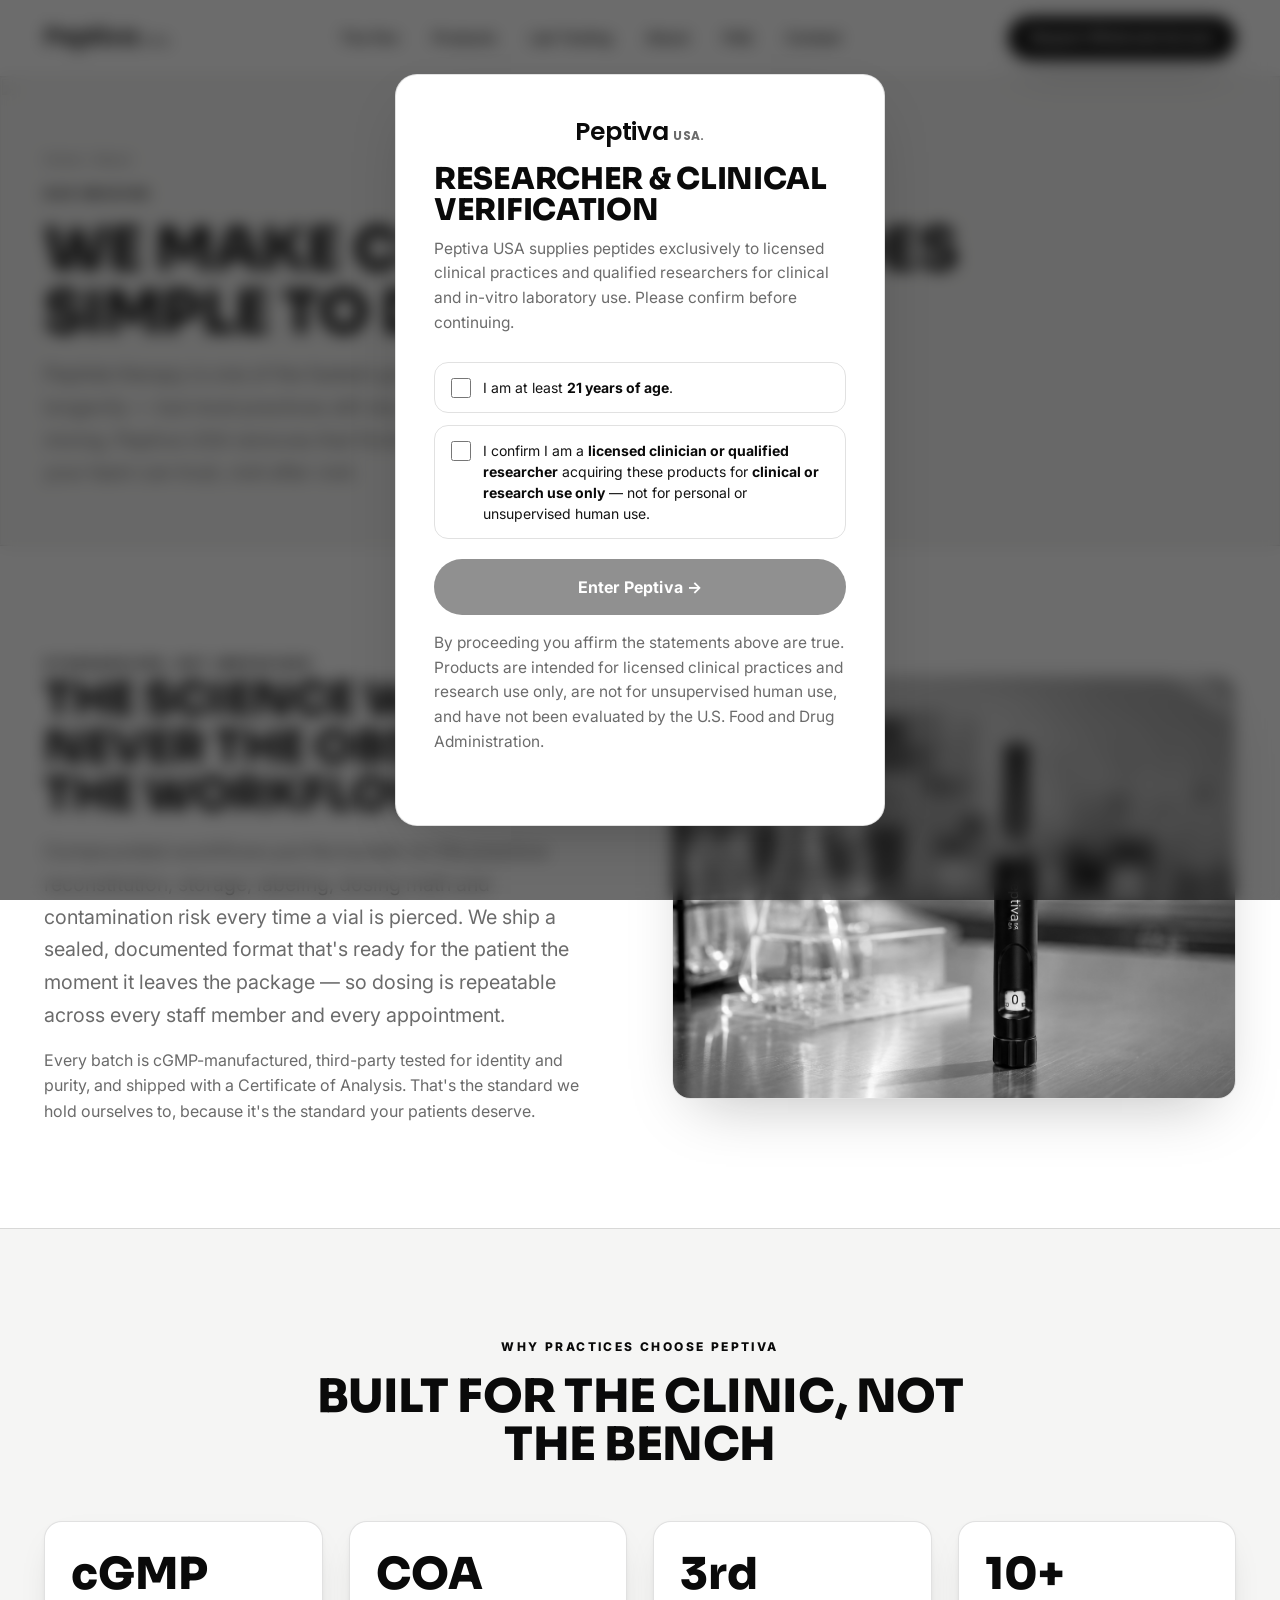
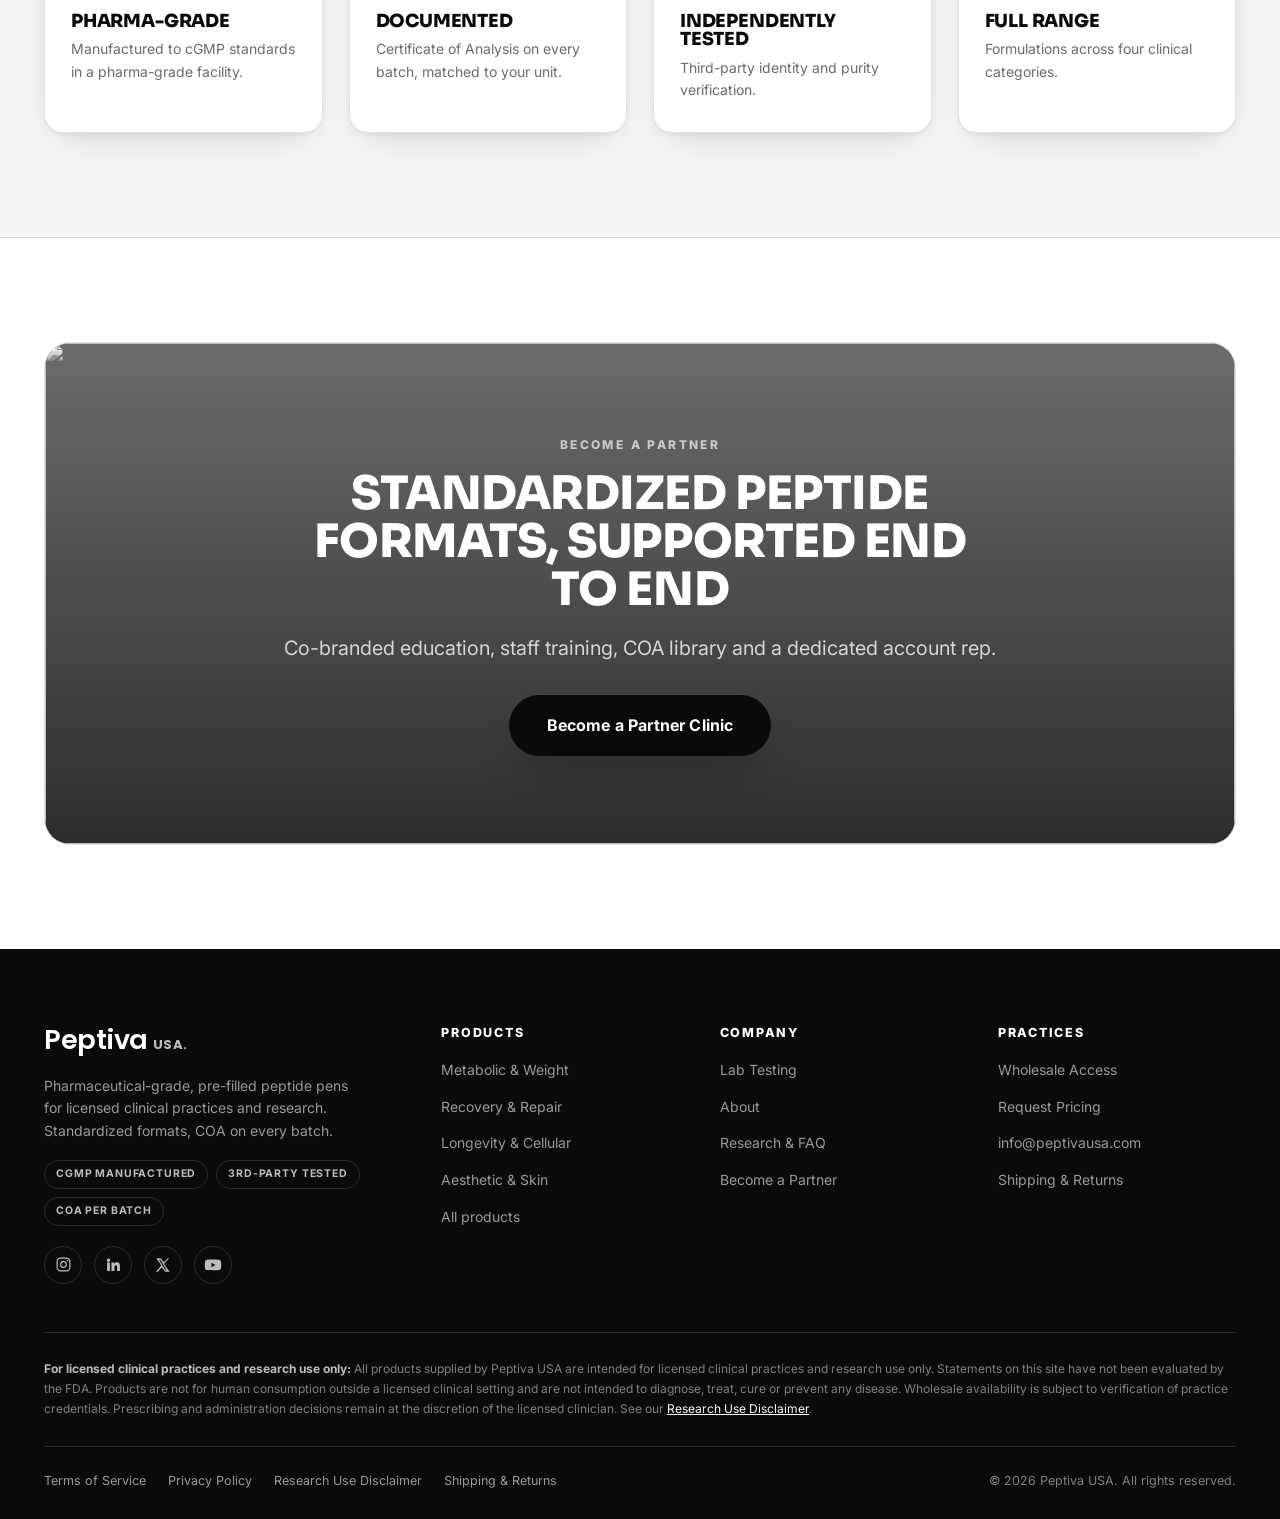
==== commit 90539374: "Full monochrome palette: black/white only, grayscale imagery (Stack One style)" ====
--- a/about.html
+++ b/about.html
@@ -39,7 +39,7 @@
 </div></section>
 
 <section class="section"><div class="container"><div class="cta-block reveal"><img src="assets/img/cta-bg.jpg" alt="">
-  <span class="eyebrow" style="color:#FF6B7E">Become a partner</span>
+  <span class="eyebrow" style="color:#C9C9C9">Become a partner</span>
   <h2>Standardized peptide formats, supported end to end</h2>
   <p class="lead mx-auto center" style="margin-bottom:30px">Co-branded education, staff training, COA library and a dedicated account rep.</p>
   <a class="btn btn--primary btn--lg" href="contact.html">Become a Partner Clinic</a></div></div></section>
--- a/assets/css/styles.css
+++ b/assets/css/styles.css
@@ -1,28 +1,29 @@
+@import url('https://fonts.googleapis.com/css2?family=Poppins:wght@500;600;700&display=swap');
 /* ===========================================================
    Peptiva USA — Design System
    Clinical · crimson + blue on light, dramatic dark sections
    =========================================================== */
 :root{
   --bg:#FFFFFF;
-  --bg-2:#F5F8FC;
-  --bg-3:#EBF1F8;
+  --bg-2:#F5F5F4;
+  --bg-3:#EBEBEA;
   --card:#FFFFFF;
-  --ink:#0B1220;
-  --ink-2:#111A2B;
-  --muted:#5B6576;
-  --muted-2:#8A93A6;
-  --crimson:#C8102E;
-  --crimson-2:#E11D38;
-  --blue:#0067B1;
-  --blue-2:#2E90D9;
-  --line:rgba(11,18,32,.10);
-  --line-2:rgba(11,18,32,.20);
+  --ink:#0A0A0A;
+  --ink-2:#141414;
+  --muted:#6B6B6B;
+  --muted-2:#949494;
+  --crimson:#0A0A0A;
+  --crimson-2:#333333;
+  --blue:#4A4A4A;
+  --blue-2:#6B6B6B;
+  --line:rgba(10,10,10,.12);
+  --line-2:rgba(10,10,10,.24);
   --line-d:rgba(255,255,255,.12);
   --radius:18px;
   --radius-sm:12px;
   --maxw:1240px;
-  --shadow:0 24px 60px -24px rgba(11,18,32,.28);
-  --shadow-sm:0 2px 4px rgba(11,18,32,.04),0 14px 36px -18px rgba(11,18,32,.22);
+  --shadow:0 24px 60px -24px rgba(10,10,10,.28);
+  --shadow-sm:0 2px 4px rgba(10,10,10,.04),0 14px 36px -18px rgba(10,10,10,.22);
   --font:"Inter",-apple-system,BlinkMacSystemFont,"Segoe UI",Roboto,Helvetica,Arial,sans-serif;
   --display:"Sora","Inter",var(--font);
 }
@@ -54,7 +55,7 @@
 .btn{display:inline-flex;align-items:center;gap:10px;font-family:var(--font);font-weight:700;font-size:15px;
   letter-spacing:.01em;padding:15px 30px;border-radius:999px;cursor:pointer;border:0;transition:transform .16s ease,background .2s,color .2s,border-color .2s,box-shadow .2s}
 .btn:hover{transform:translateY(-2px)}
-.btn--primary{background:var(--crimson);color:#fff;box-shadow:0 18px 40px -16px rgba(200,16,46,.6)}
+.btn--primary{background:var(--crimson);color:#fff;box-shadow:0 18px 40px -16px rgba(10,10,10,.35)}
 .btn--primary:hover{background:var(--crimson-2)}
 .btn--ghost{background:transparent;color:var(--ink);border:1.5px solid var(--line-2)}
 .btn--ghost:hover{border-color:var(--crimson);color:var(--crimson)}
@@ -97,19 +98,37 @@
 .has-drop:hover .drop .sub{opacity:0;visibility:hidden;transform:translateX(8px)}
 .drop .has-sub:hover .sub{opacity:1;visibility:visible;transform:none}
 
+/* Monochrome imagery */
+.hero__bg img,.penhero__bg img,.phero__bg img,.split__media img,.cat-tile img,
+.cta-block img,.pcard__media img,.pdp__media img,.pdp__thumbs img,.penshow img{filter:grayscale(1)}
+.pcard__media img{filter:grayscale(1) drop-shadow(0 18px 26px rgba(10,10,10,.16))}
+.pdp__media img{filter:grayscale(1) drop-shadow(0 20px 30px rgba(10,10,10,.18))}
+.penshow img{filter:grayscale(1) drop-shadow(0 24px 40px rgba(10,10,10,.28))}
+.penshow--cover img{filter:grayscale(1)}
+
+/* Wordmark logo */
+.wm{display:inline-flex;align-items:baseline;gap:.3em;font-family:'Poppins',var(--font);white-space:nowrap}
+.wm__name{font-weight:600;font-size:25px;letter-spacing:-.01em;color:#0A0A0A;line-height:1}
+.wm__usa{font-weight:700;font-size:12px;letter-spacing:.03em;color:#6B6B6B;line-height:1}
+.wm--light .wm__name{color:#fff}
+.wm--light .wm__usa{color:#BDBDBD}
+.footer .wm__name{color:#fff;font-size:27px}
+.footer .wm__usa{font-size:13px;color:#BDBDBD}
+@media(max-width:680px){.wm__name{font-size:22px}.wm__usa{font-size:11px}}
+
 /* Hero */
 .hero{position:relative;min-height:90vh;display:flex;align-items:center;overflow:hidden;background:var(--ink)}
 .hero__bg{position:absolute;inset:0;z-index:0}
 .hero__bg img{width:100%;height:100%;object-fit:cover;opacity:.85}
-.hero__bg::after{content:"";position:absolute;inset:0;background:linear-gradient(90deg,rgba(8,12,22,.94) 0%,rgba(8,12,22,.72) 42%,rgba(8,12,22,.25) 100%)}
+.hero__bg::after{content:"";position:absolute;inset:0;background:linear-gradient(90deg,rgba(10,10,10,.94) 0%,rgba(10,10,10,.72) 42%,rgba(10,10,10,.25) 100%)}
 .hero__inner{position:relative;z-index:2;max-width:700px;padding:96px 0;color:#fff}
 .hero h1{margin:20px 0 22px;color:#fff}
-.hero h1 .hl{background:linear-gradient(92deg,#FF3355,#FF6B7E 50%,#4FA8E6);-webkit-background-clip:text;background-clip:text;color:transparent}
-.hero .lead{margin-bottom:36px;color:#D7DEEA}
+.hero h1 .hl{background:linear-gradient(92deg,#FFFFFF,#C9C9C9 50%,#8A8A8A);-webkit-background-clip:text;background-clip:text;color:transparent}
+.hero .lead{margin-bottom:36px;color:#D6D6D6}
 .hero__cta{display:flex;gap:14px;flex-wrap:wrap}
 .hero__stats{display:flex;gap:44px;margin-top:56px;flex-wrap:wrap}
 .hero__stats div span{font-family:var(--display);font-weight:800;font-size:34px;color:#fff;display:block;line-height:1}
-.hero__stats div small{color:#9FA9BC;font-size:12.5px;text-transform:uppercase;letter-spacing:.12em}
+.hero__stats div small{color:#9A9A9A;font-size:12.5px;text-transform:uppercase;letter-spacing:.12em}
 
 /* Marquee strip */
 .strip{background:var(--crimson);color:#fff;padding:14px 0;overflow:hidden;white-space:nowrap}
@@ -129,8 +148,8 @@
 .grid-2{grid-template-columns:repeat(2,1fr)}
 .card{background:var(--card);border:1px solid var(--line);border-radius:var(--radius);overflow:hidden;transition:.22s;display:flex;flex-direction:column;box-shadow:var(--shadow-sm)}
 .card:hover{transform:translateY(-5px);box-shadow:var(--shadow);border-color:var(--line-2)}
-.pcard__media{position:relative;aspect-ratio:1/1;background:radial-gradient(circle at 50% 34%,#FFFFFF,#EEF3F9);display:flex;align-items:center;justify-content:center;overflow:hidden;padding:26px}
-.pcard__media img{height:82%;width:auto;object-fit:contain;margin-top:12px;filter:drop-shadow(0 18px 26px rgba(11,18,32,.16));transition:.4s}
+.pcard__media{position:relative;aspect-ratio:1/1;background:radial-gradient(circle at 50% 34%,#FFFFFF,#F0F0EF);display:flex;align-items:center;justify-content:center;overflow:hidden;padding:26px}
+.pcard__media img{height:82%;width:auto;object-fit:contain;margin-top:12px;filter:drop-shadow(0 18px 26px rgba(10,10,10,.16));transition:.4s}
 .card:hover .pcard__media img{transform:translateY(-6px) scale(1.03)}
 .pcard__tag{position:absolute;top:14px;left:14px;z-index:1;max-width:calc(100% - 120px);white-space:nowrap;overflow:hidden;text-overflow:ellipsis;background:rgba(255,255,255,.92);border:1px solid var(--line);color:var(--blue);font-size:9.5px;font-weight:800;text-transform:uppercase;letter-spacing:.03em;padding:6px 10px;border-radius:999px}
 .pcard__best{position:absolute;top:14px;right:14px;z-index:2;background:var(--crimson);color:#fff;font-size:10px;font-weight:800;text-transform:uppercase;letter-spacing:.05em;padding:6px 11px;border-radius:999px}
@@ -144,12 +163,12 @@
 
 /* Category tiles */
 .cat-tile{position:relative;border-radius:var(--radius);overflow:hidden;min-height:300px;display:flex;align-items:flex-end;padding:28px;border:1px solid var(--line);background:var(--ink)}
-.cat-tile::before{content:"";position:absolute;inset:0;background:linear-gradient(180deg,rgba(8,12,22,.15) 20%,rgba(8,12,22,.9))}
+.cat-tile::before{content:"";position:absolute;inset:0;background:linear-gradient(180deg,rgba(10,10,10,.15) 20%,rgba(10,10,10,.9))}
 .cat-tile img{position:absolute;inset:0;width:100%;height:100%;object-fit:cover;transition:.4s}
 .cat-tile:hover img{transform:scale(1.05)}
 .cat-tile__c{position:relative;z-index:2;color:#fff}
 .cat-tile__c h3{font-size:24px;margin-bottom:6px;color:#fff}
-.cat-tile__c span{color:#CBD3E0;font-size:13.5px}
+.cat-tile__c span{color:#C9C9C9;font-size:13.5px}
 .cat-tile__c .tile-cta{color:#fff;font-weight:800;font-size:12.5px;text-transform:uppercase;letter-spacing:.1em;margin-top:16px;display:inline-flex;gap:8px;transition:.2s}
 .cat-tile__c .tile-cta b{color:var(--crimson-2)}
 .cat-tile:hover .tile-cta{gap:13px}
@@ -178,36 +197,36 @@
 .band .stat:last-child{border-right:0}
 .band .stat span{font-family:var(--display);font-weight:800;font-size:46px;color:#fff;display:block}
 .band .stat span em{color:var(--crimson-2);font-style:normal}
-.band .stat small{color:#9FA9BC;text-transform:uppercase;letter-spacing:.1em;font-size:12px}
+.band .stat small{color:#9A9A9A;text-transform:uppercase;letter-spacing:.1em;font-size:12px}
 
 /* CTA block (dark image) */
 .cta-block{position:relative;border-radius:26px;overflow:hidden;padding:88px 40px;text-align:center;border:1px solid var(--line);color:#fff}
 .cta-block img{position:absolute;inset:0;width:100%;height:100%;object-fit:cover}
-.cta-block::after{content:"";position:absolute;inset:0;background:linear-gradient(180deg,rgba(8,12,22,.6),rgba(8,12,22,.86))}
+.cta-block::after{content:"";position:absolute;inset:0;background:linear-gradient(180deg,rgba(10,10,10,.6),rgba(10,10,10,.86))}
 .cta-block>*{position:relative;z-index:2}
 .cta-block h2{margin:14px auto 18px;max-width:20ch;color:#fff}
-.cta-block .lead{color:#D7DEEA}
+.cta-block .lead{color:#D6D6D6}
 
 /* Footer (dark) */
-.footer{background:#080C15;border-top:1px solid var(--ink);padding:76px 0 28px;color:#fff}
+.footer{background:#0A0A0A;border-top:1px solid var(--ink);padding:76px 0 28px;color:#fff}
 .footer .brand__word{color:#fff}
 .footer__top{display:grid;grid-template-columns:1.5fr 1fr 1fr 1fr;gap:40px;padding-bottom:48px;border-bottom:1px solid var(--line-d)}
-.footer__brand p{color:#9FA9BC;font-size:14px;max-width:36ch;margin-top:18px}
+.footer__brand p{color:#9A9A9A;font-size:14px;max-width:36ch;margin-top:18px}
 .footer h4{font-family:var(--font);font-size:12.5px;text-transform:uppercase;letter-spacing:.14em;color:#fff;margin-bottom:18px;font-weight:800}
 .footer ul{list-style:none;display:flex;flex-direction:column;gap:11px}
-.footer ul a{color:#9FA9BC;font-size:14px}
+.footer ul a{color:#9A9A9A;font-size:14px}
 .footer ul a:hover{color:#fff}
 .footer__badges{display:flex;flex-wrap:wrap;gap:8px;margin-top:18px}
-.footer__badges span{font-size:10.5px;font-weight:700;text-transform:uppercase;letter-spacing:.08em;color:#B9C2D2;border:1px solid var(--line-d);border-radius:999px;padding:5px 11px}
+.footer__badges span{font-size:10.5px;font-weight:700;text-transform:uppercase;letter-spacing:.08em;color:#BDBDBD;border:1px solid var(--line-d);border-radius:999px;padding:5px 11px}
 .footer__socials{display:flex;gap:12px;margin-top:20px}
-.footer__socials a{width:38px;height:38px;border:1px solid var(--line-d);border-radius:999px;display:flex;align-items:center;justify-content:center;color:#B9C2D2;transition:.15s}
-.footer__socials a:hover{border-color:var(--crimson);color:#fff;background:var(--crimson)}
-.footer__disc{padding:26px 0;border-bottom:1px solid var(--line-d);color:#7B8497;font-size:12px;line-height:1.7}
+.footer__socials a{width:38px;height:38px;border:1px solid var(--line-d);border-radius:999px;display:flex;align-items:center;justify-content:center;color:#BDBDBD;transition:.15s}
+.footer__socials a:hover{border-color:#fff;color:var(--ink);background:#fff}
+.footer__disc{padding:26px 0;border-bottom:1px solid var(--line-d);color:#808080;font-size:12px;line-height:1.7}
 .footer__bottom{display:flex;justify-content:space-between;align-items:center;gap:20px;padding-top:24px;flex-wrap:wrap}
 .footer__legal{display:flex;gap:22px;flex-wrap:wrap}
-.footer__legal a{color:#9FA9BC;font-size:12.5px}
+.footer__legal a{color:#9A9A9A;font-size:12.5px}
 .footer__legal a:hover{color:#fff}
-.footer__copy{color:#7B8497;font-size:12.5px}
+.footer__copy{color:#808080;font-size:12.5px}
 
 /* Interior page hero */
 .phero{padding:72px 0 56px;border-bottom:1px solid var(--line);position:relative;overflow:hidden;background:var(--bg-2)}
@@ -230,8 +249,8 @@
 
 /* PDP */
 .pdp{display:grid;grid-template-columns:1fr 1fr;gap:56px;align-items:start}
-.pdp__media{border-radius:var(--radius);overflow:hidden;border:1px solid var(--line);background:radial-gradient(circle at 50% 30%,#FFFFFF,#EAF0F7);aspect-ratio:1/1;display:flex;align-items:center;justify-content:center;padding:40px}
-.pdp__media img{max-height:100%;width:auto;object-fit:contain;filter:drop-shadow(0 20px 30px rgba(11,18,32,.18))}
+.pdp__media{border-radius:var(--radius);overflow:hidden;border:1px solid var(--line);background:radial-gradient(circle at 50% 30%,#FFFFFF,#EDEDEC);aspect-ratio:1/1;display:flex;align-items:center;justify-content:center;padding:40px}
+.pdp__media img{max-height:100%;width:auto;object-fit:contain;filter:drop-shadow(0 20px 30px rgba(10,10,10,.18))}
 .pdp__thumbs{display:flex;gap:12px;margin-top:14px}
 .pdp__thumbs div{width:78px;height:78px;border-radius:12px;border:1px solid var(--line);overflow:hidden;cursor:pointer;background:var(--bg-2);display:flex;align-items:center;justify-content:center;padding:8px}
 .pdp__thumbs img{max-height:100%;width:auto;object-fit:contain}
@@ -241,7 +260,7 @@
 .pdp__meta{border-top:1px solid var(--line);margin-top:26px;padding-top:24px}
 .pill-row{display:flex;gap:10px;flex-wrap:wrap;margin:10px 0 0}
 .pill{border:1px solid var(--line-2);border-radius:999px;padding:8px 15px;font-size:12.5px;color:var(--ink-2);font-weight:600}
-.notice{background:rgba(200,16,46,.06);border:1px solid rgba(200,16,46,.28);border-radius:14px;padding:16px 18px;font-size:13.5px;color:#8A1524;display:flex;gap:12px;line-height:1.55}
+.notice{background:rgba(10,10,10,.05);border:1px solid rgba(10,10,10,.22);border-radius:14px;padding:16px 18px;font-size:13.5px;color:#141414;display:flex;gap:12px;line-height:1.55}
 .notice::before{content:"";flex:none;width:20px;height:20px;margin-top:1px;background:var(--crimson);
   -webkit-mask:url("data:image/svg+xml;utf8,<svg xmlns='http://www.w3.org/2000/svg' viewBox='0 0 24 24'><path fill='black' d='M12 2 1 21h22L12 2zm0 6 6.5 11h-13L12 8zm-1 3v4h2v-4h-2zm0 5v2h2v-2h-2z'/></svg>") center/18px no-repeat;
   mask:url("data:image/svg+xml;utf8,<svg xmlns='http://www.w3.org/2000/svg' viewBox='0 0 24 24'><path fill='black' d='M12 2 1 21h22L12 2z'/></svg>") center/18px no-repeat}
@@ -318,16 +337,16 @@
 }
 
 /* Pen device page */
-.penhero{position:relative;min-height:82vh;display:flex;align-items:center;overflow:hidden;background:#EDF1F6}
+.penhero{position:relative;min-height:82vh;display:flex;align-items:center;overflow:hidden;background:#EFEFEE}
 .penhero__bg{position:absolute;inset:0}
 .penhero__bg img{width:100%;height:100%;object-fit:cover}
-.penhero__bg::after{content:"";position:absolute;inset:0;background:linear-gradient(90deg,rgba(240,243,248,.95) 0%,rgba(240,243,248,.62) 42%,rgba(240,243,248,0) 72%)}
+.penhero__bg::after{content:"";position:absolute;inset:0;background:linear-gradient(90deg,rgba(245,245,244,.95) 0%,rgba(245,245,244,.62) 42%,rgba(245,245,244,0) 72%)}
 .penhero__inner{position:relative;z-index:2;max-width:720px;padding:90px 0;color:var(--ink)}
 .penhero h1{color:var(--ink);margin:18px 0 20px}
 .penhero .lead{color:var(--ink-2);margin-bottom:32px}
-.penshow{border-radius:var(--radius);overflow:hidden;border:1px solid var(--line);aspect-ratio:4/5;background:radial-gradient(circle at 50% 30%,#FFFFFF,#EAF0F7);display:flex;align-items:center;justify-content:center;padding:40px}
-.penshow img{max-height:100%;width:auto;object-fit:contain;filter:drop-shadow(0 24px 40px rgba(11,18,32,.28))}
-.penshow--cover{padding:0;background:#0B1220}
+.penshow{border-radius:var(--radius);overflow:hidden;border:1px solid var(--line);aspect-ratio:4/5;background:radial-gradient(circle at 50% 30%,#FFFFFF,#EDEDEC);display:flex;align-items:center;justify-content:center;padding:40px}
+.penshow img{max-height:100%;width:auto;object-fit:contain;filter:drop-shadow(0 24px 40px rgba(10,10,10,.28))}
+.penshow--cover{padding:0;background:#0A0A0A}
 .penshow--cover img{max-height:none;width:100%;height:100%;object-fit:cover;filter:none}
 .spectable{border-top:2px solid var(--ink)}
 .spectable .row{display:flex;justify-content:space-between;align-items:baseline;gap:24px;padding:18px 2px;border-bottom:1px solid var(--line)}
@@ -337,7 +356,7 @@
 @media(max-width:760px){.spec2{grid-template-columns:1fr;gap:0}}
 
 /* Professional access gate */
-.agegate{position:fixed;inset:0;z-index:200;display:flex;align-items:center;justify-content:center;background:rgba(8,12,22,.6);backdrop-filter:blur(8px);padding:24px}
+.agegate{position:fixed;inset:0;z-index:200;display:flex;align-items:center;justify-content:center;background:rgba(10,10,10,.6);backdrop-filter:blur(8px);padding:24px}
 .agegate__card{background:#fff;border:1px solid var(--line);border-radius:22px;padding:44px 38px;max-width:460px;width:100%;text-align:center;box-shadow:var(--shadow)}
 .agegate__logo{display:flex;justify-content:center;margin-bottom:20px}
 .agegate__logo .brand__mark{height:44px;width:44px}
